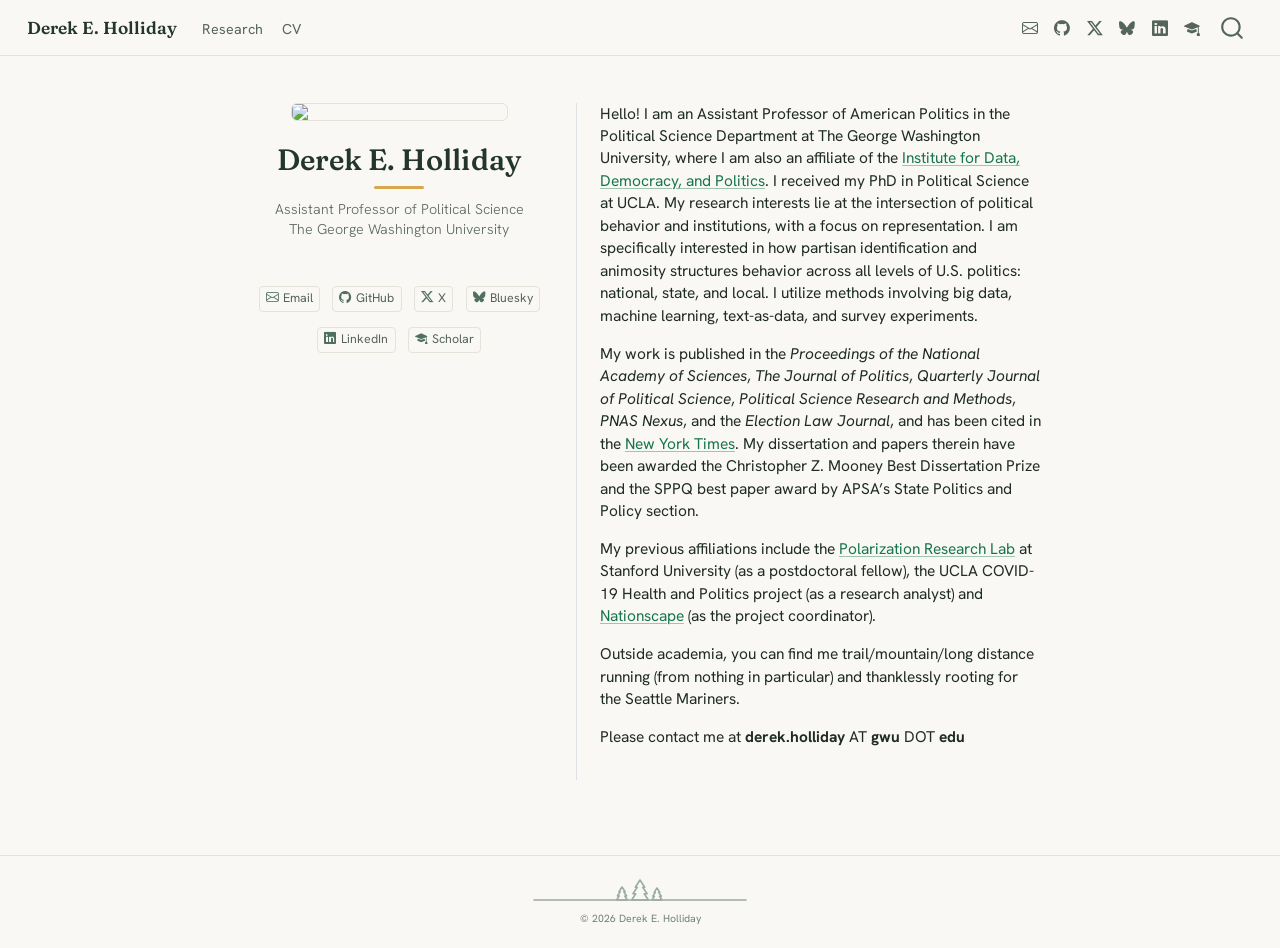
==== docs/index.html @ 832bb62a "Migrate site to Quarto with Holliday theme New Quarto website (docs/ output) replacing the R Markdow" ====
<!DOCTYPE html>
<html xmlns="http://www.w3.org/1999/xhtml" lang="en" xml:lang="en"><head>

<meta charset="utf-8">
<meta name="generator" content="quarto-1.9.38">

<meta name="viewport" content="width=device-width, initial-scale=1.0, user-scalable=yes">


<title>Derek E. Holliday</title>
<style>
/* Default styles provided by pandoc.
** See https://pandoc.org/MANUAL.html#variables-for-html for config info.
*/
code{white-space: pre-wrap;}
span.smallcaps{font-variant: small-caps;}
div.columns{display: flex; gap: min(4vw, 1.5em);}
div.column{flex: auto; overflow-x: auto;}
div.hanging-indent{margin-left: 1.5em; text-indent: -1.5em;}
ul.task-list{list-style: none;}
ul.task-list li input[type="checkbox"] {
  width: 0.8em;
  margin: 0 0.8em 0.2em -1em; /* quarto-specific, see https://github.com/quarto-dev/quarto-cli/issues/4556 */ 
  vertical-align: middle;
}
</style>


<script src="site_libs/quarto-nav/quarto-nav.js"></script>
<script src="site_libs/quarto-nav/headroom.min.js"></script>
<script src="site_libs/clipboard/clipboard.min.js"></script>
<script src="site_libs/quarto-search/autocomplete.umd.js"></script>
<script src="site_libs/quarto-search/fuse.min.js"></script>
<script src="site_libs/quarto-search/quarto-search.js"></script>
<meta name="quarto:offset" content="./">
<link href="./favicon.svg" rel="icon" type="image/svg+xml">
<script src="site_libs/quarto-html/quarto.js" type="module"></script>
<script src="site_libs/quarto-html/tabsets/tabsets.js" type="module"></script>
<script src="site_libs/quarto-html/popper.min.js"></script>
<script src="site_libs/quarto-html/tippy.umd.min.js"></script>
<link href="site_libs/quarto-html/tippy.css" rel="stylesheet">
<link href="site_libs/quarto-html/quarto-syntax-highlighting-949ceaa56ea364b0f0e87398b301f850.css" rel="stylesheet" id="quarto-text-highlighting-styles">
<script src="site_libs/bootstrap/bootstrap.min.js"></script>
<link href="site_libs/bootstrap/bootstrap-icons.css" rel="stylesheet">
<link href="site_libs/bootstrap/bootstrap-1cc21ec916b5dc9250f33e59a4467a45.min.css" rel="stylesheet" append-hash="true" id="quarto-bootstrap" data-mode="light">
<script id="quarto-search-options" type="application/json">{
  "location": "navbar",
  "copy-button": false,
  "collapse-after": 3,
  "panel-placement": "end",
  "type": "overlay",
  "limit": 50,
  "keyboard-shortcut": [
    "f",
    "/",
    "s"
  ],
  "show-item-context": false,
  "language": {
    "search-no-results-text": "No results",
    "search-matching-documents-text": "matching documents",
    "search-copy-link-title": "Copy link to search",
    "search-hide-matches-text": "Hide additional matches",
    "search-more-match-text": "more match in this document",
    "search-more-matches-text": "more matches in this document",
    "search-clear-button-title": "Clear",
    "search-text-placeholder": "",
    "search-detached-cancel-button-title": "Cancel",
    "search-submit-button-title": "Submit",
    "search-label": "Search"
  }
}</script>
<script async="" src="https://www.googletagmanager.com/gtag/js?id=G-FPCYV6SXD6"></script>

<script type="text/javascript">

window.dataLayer = window.dataLayer || [];
function gtag(){dataLayer.push(arguments);}
gtag('js', new Date());
gtag('config', 'G-FPCYV6SXD6', { 'anonymize_ip': true});
</script>
<style>html{ scroll-behavior: smooth; }</style>


</head>

<body class="nav-fixed fullcontent quarto-light">

<div id="quarto-search-results"></div>
  <header id="quarto-header" class="headroom fixed-top">
    <nav class="navbar navbar-expand-lg " data-bs-theme="dark">
      <div class="navbar-container container-fluid">
      <div class="navbar-brand-container mx-auto">
    <a class="navbar-brand" href="./index.html">
    <span class="navbar-title">Derek E. Holliday</span>
    </a>
  </div>
            <div id="quarto-search" class="" title="Search"></div>
          <button class="navbar-toggler" type="button" data-bs-toggle="collapse" data-bs-target="#navbarCollapse" aria-controls="navbarCollapse" role="menu" aria-expanded="false" aria-label="Toggle navigation" onclick="if (window.quartoToggleHeadroom) { window.quartoToggleHeadroom(); }">
  <span class="navbar-toggler-icon"></span>
</button>
          <div class="collapse navbar-collapse" id="navbarCollapse">
            <ul class="navbar-nav navbar-nav-scroll me-auto">
  <li class="nav-item">
    <a class="nav-link" href="./research.html"> 
<span class="menu-text">Research</span></a>
  </li>  
  <li class="nav-item">
    <a class="nav-link" href="./cv.html"> 
<span class="menu-text">CV</span></a>
  </li>  
</ul>
            <ul class="navbar-nav navbar-nav-scroll ms-auto">
  <li class="nav-item compact">
    <a class="nav-link" href="mailto:derek.holliday@gwu.edu"> <i class="bi bi-envelope" role="img" aria-label="Email">
</i> 
<span class="menu-text"></span></a>
  </li>  
  <li class="nav-item compact">
    <a class="nav-link" href="https://github.com/deholliday"> <i class="bi bi-github" role="img" aria-label="GitHub">
</i> 
<span class="menu-text"></span></a>
  </li>  
  <li class="nav-item compact">
    <a class="nav-link" href="https://twitter.com/d_e_holliday"> <i class="bi bi-twitter-x" role="img" aria-label="X">
</i> 
<span class="menu-text"></span></a>
  </li>  
  <li class="nav-item compact">
    <a class="nav-link" href="https://bsky.app/profile/derekholliday.com"> <i class="bi bi-bluesky" role="img" aria-label="Bluesky">
</i> 
<span class="menu-text"></span></a>
  </li>  
  <li class="nav-item compact">
    <a class="nav-link" href="https://www.linkedin.com/in/derekholliday"> <i class="bi bi-linkedin" role="img" aria-label="LinkedIn">
</i> 
<span class="menu-text"></span></a>
  </li>  
  <li class="nav-item compact">
    <a class="nav-link" href="https://scholar.google.com/citations?user=XGtWgEwAAAAJ&amp;hl=en"> <i class="bi bi-mortarboard-fill" role="img" aria-label="Google Scholar">
</i> 
<span class="menu-text"></span></a>
  </li>  
</ul>
          </div> <!-- /navcollapse -->
            <div class="quarto-navbar-tools">
</div>
      </div> <!-- /container-fluid -->
    </nav>
</header>
<!-- content -->
<div id="quarto-content" class="quarto-container page-columns page-rows-contents page-layout-article page-navbar">
<!-- sidebar -->
<!-- margin-sidebar -->
    
<!-- main -->
<div class="quarto-about-trestles">
  <div class="about-entity">
    <img src="images/DSC_4866.jpeg" class="about-image
  rounded " style="width: 14em;">
<header id="title-block-header" class="quarto-title-block default">
<div class="quarto-title">
<h1 class="title">Derek E. Holliday</h1>
<p class="subtitle lead">Assistant Professor of Political Science<br>The George Washington University</p>
</div>
<div class="quarto-title-meta">
  </div>
</header>
    <div class="about-links">
  <a href="mailto:derek.holliday@gwu.edu" class="about-link" rel="" target="">
    <i class="bi bi-envelope"></i>
     <span class="about-link-text">Email</span>
  </a>
  <a href="https://github.com/deholliday" class="about-link" rel="" target="">
    <i class="bi bi-github"></i>
     <span class="about-link-text">GitHub</span>
  </a>
  <a href="https://twitter.com/d_e_holliday" class="about-link" rel="" target="">
    <i class="bi bi-twitter-x"></i>
     <span class="about-link-text">X</span>
  </a>
  <a href="https://bsky.app/profile/derekholliday.com" class="about-link" rel="" target="">
    <i class="bi bi-bluesky"></i>
     <span class="about-link-text">Bluesky</span>
  </a>
  <a href="https://www.linkedin.com/in/derekholliday" class="about-link" rel="" target="">
    <i class="bi bi-linkedin"></i>
     <span class="about-link-text">LinkedIn</span>
  </a>
  <a href="https://scholar.google.com/citations?user=XGtWgEwAAAAJ&amp;hl=en" class="about-link" rel="" target="">
    <i class="bi bi-mortarboard-fill"></i>
     <span class="about-link-text">Scholar</span>
  </a>
</div>
  </div>
  <div class="about-contents"><main class="content" id="quarto-document-content">
<p>Hello! I am an Assistant Professor of American Politics in the Political Science Department at The George Washington University, where I am also an affiliate of the <a href="https://iddp.gwu.edu/">Institute for Data, Democracy, and Politics</a>. I received my PhD in Political Science at UCLA. My research interests lie at the intersection of political behavior and institutions, with a focus on representation. I am specifically interested in how partisan identification and animosity structures behavior across all levels of U.S. politics: national, state, and local. I utilize methods involving big data, machine learning, text-as-data, and survey experiments.</p>
<p>My work is published in the <em>Proceedings of the National Academy of Sciences</em>, <em>The Journal of Politics</em>, <em>Quarterly Journal of Political Science</em>, <em>Political Science Research and Methods</em>, <em>PNAS Nexus</em>, and the <em>Election Law Journal</em>, and has been cited in the <a href="https://www.nytimes.com/2023/09/24/us/politics/trump-prosecutions-threats-violence.html">New York Times</a>. My dissertation and papers therein have been awarded the Christopher Z. Mooney Best Dissertation Prize and the SPPQ best paper award by APSA’s State Politics and Policy section.</p>
<p>My previous affiliations include the <a href="https://polarizationresearchlab.org/">Polarization Research Lab</a> at Stanford University (as a postdoctoral fellow), the UCLA COVID-19 Health and Politics project (as a research analyst) and <a href="https://www.voterstudygroup.org/nationscape">Nationscape</a> (as the project coordinator).</p>
<p>Outside academia, you can find me trail/mountain/long distance running (from nothing in particular) and thanklessly rooting for the Seattle Mariners.</p>
<p>Please contact me at <strong>derek.holliday</strong> AT <strong>gwu</strong> DOT <strong>edu</strong></p>


</main></div>
</div>
 <!-- /main -->
<script id="quarto-html-after-body" type="application/javascript">
  window.document.addEventListener("DOMContentLoaded", function (event) {
    const isCodeAnnotation = (el) => {
      for (const clz of el.classList) {
        if (clz.startsWith('code-annotation-')) {                     
          return true;
        }
      }
      return false;
    }
    const onCopySuccess = function(e) {
      // button target
      const button = e.trigger;
      // don't keep focus
      button.blur();
      // flash "checked"
      button.classList.add('code-copy-button-checked');
      var currentTitle = button.getAttribute("title");
      button.setAttribute("title", "Copied!");
      let tooltip;
      if (window.bootstrap) {
        button.setAttribute("data-bs-toggle", "tooltip");
        button.setAttribute("data-bs-placement", "left");
        button.setAttribute("data-bs-title", "Copied!");
        tooltip = new bootstrap.Tooltip(button, 
          { trigger: "manual", 
            customClass: "code-copy-button-tooltip",
            offset: [0, -8]});
        tooltip.show();    
      }
      setTimeout(function() {
        if (tooltip) {
          tooltip.hide();
          button.removeAttribute("data-bs-title");
          button.removeAttribute("data-bs-toggle");
          button.removeAttribute("data-bs-placement");
        }
        button.setAttribute("title", currentTitle);
        button.classList.remove('code-copy-button-checked');
      }, 1000);
      // clear code selection
      e.clearSelection();
    }
    const getTextToCopy = function(trigger) {
      const outerScaffold = trigger.parentElement.cloneNode(true);
      const codeEl = outerScaffold.querySelector('code');
      for (const childEl of codeEl.children) {
        if (isCodeAnnotation(childEl)) {
          childEl.remove();
        }
      }
      return codeEl.innerText;
    }
    const clipboard = new window.ClipboardJS('.code-copy-button:not([data-in-quarto-modal])', {
      text: getTextToCopy
    });
    clipboard.on('success', onCopySuccess);
    if (window.document.getElementById('quarto-embedded-source-code-modal')) {
      const clipboardModal = new window.ClipboardJS('.code-copy-button[data-in-quarto-modal]', {
        text: getTextToCopy,
        container: window.document.getElementById('quarto-embedded-source-code-modal')
      });
      clipboardModal.on('success', onCopySuccess);
    }
      var localhostRegex = new RegExp(/^(?:http|https):\/\/localhost\:?[0-9]*\//);
      var mailtoRegex = new RegExp(/^mailto:/);
        var filterRegex = new RegExp("https:\/\/derekholliday\.com");
      var isInternal = (href) => {
          return filterRegex.test(href) || localhostRegex.test(href) || mailtoRegex.test(href);
      }
      // Inspect non-navigation links and adorn them if external
     var links = window.document.querySelectorAll('a[href]:not(.nav-link):not(.navbar-brand):not(.toc-action):not(.sidebar-link):not(.sidebar-item-toggle):not(.pagination-link):not(.no-external):not([aria-hidden]):not(.dropdown-item):not(.quarto-navigation-tool):not(.about-link)');
      for (var i=0; i<links.length; i++) {
        const link = links[i];
        if (!isInternal(link.href)) {
          // undo the damage that might have been done by quarto-nav.js in the case of
          // links that we want to consider external
          if (link.dataset.originalHref !== undefined) {
            link.href = link.dataset.originalHref;
          }
            // target, if specified
            link.setAttribute("target", "_blank");
            if (link.getAttribute("rel") === null) {
              link.setAttribute("rel", "noopener");
            }
        }
      }
    function tippyHover(el, contentFn, onTriggerFn, onUntriggerFn) {
      const config = {
        allowHTML: true,
        maxWidth: 500,
        delay: 100,
        arrow: false,
        appendTo: function(el) {
            return el.parentElement;
        },
        interactive: true,
        interactiveBorder: 10,
        theme: 'quarto',
        placement: 'bottom-start',
      };
      if (contentFn) {
        config.content = contentFn;
      }
      if (onTriggerFn) {
        config.onTrigger = onTriggerFn;
      }
      if (onUntriggerFn) {
        config.onUntrigger = onUntriggerFn;
      }
      window.tippy(el, config); 
    }
    const noterefs = window.document.querySelectorAll('a[role="doc-noteref"]');
    for (var i=0; i<noterefs.length; i++) {
      const ref = noterefs[i];
      tippyHover(ref, function() {
        // use id or data attribute instead here
        let href = ref.getAttribute('data-footnote-href') || ref.getAttribute('href');
        try { href = new URL(href).hash; } catch {}
        const id = href.replace(/^#\/?/, "");
        const note = window.document.getElementById(id);
        if (note) {
          return note.innerHTML;
        } else {
          return "";
        }
      });
    }
    const xrefs = window.document.querySelectorAll('a.quarto-xref');
    const processXRef = (id, note) => {
      // Strip column container classes
      const stripColumnClz = (el) => {
        el.classList.remove("page-full", "page-columns");
        if (el.children) {
          for (const child of el.children) {
            stripColumnClz(child);
          }
        }
      }
      stripColumnClz(note)
      if (id === null || id.startsWith('sec-')) {
        // Special case sections, only their first couple elements
        const container = document.createElement("div");
        if (note.children && note.children.length > 2) {
          container.appendChild(note.children[0].cloneNode(true));
          for (let i = 1; i < note.children.length; i++) {
            const child = note.children[i];
            if (child.tagName === "P" && child.innerText === "") {
              continue;
            } else {
              container.appendChild(child.cloneNode(true));
              break;
            }
          }
          if (window.Quarto?.typesetMath) {
            window.Quarto.typesetMath(container);
          }
          return container.innerHTML
        } else {
          if (window.Quarto?.typesetMath) {
            window.Quarto.typesetMath(note);
          }
          return note.innerHTML;
        }
      } else {
        // Remove any anchor links if they are present
        const anchorLink = note.querySelector('a.anchorjs-link');
        if (anchorLink) {
          anchorLink.remove();
        }
        if (window.Quarto?.typesetMath) {
          window.Quarto.typesetMath(note);
        }
        if (note.classList.contains("callout")) {
          return note.outerHTML;
        } else {
          return note.innerHTML;
        }
      }
    }
    for (var i=0; i<xrefs.length; i++) {
      const xref = xrefs[i];
      tippyHover(xref, undefined, function(instance) {
        instance.disable();
        let url = xref.getAttribute('href');
        let hash = undefined; 
        if (url.startsWith('#')) {
          hash = url;
        } else {
          try { hash = new URL(url).hash; } catch {}
        }
        if (hash) {
          const id = hash.replace(/^#\/?/, "");
          const note = window.document.getElementById(id);
          if (note !== null) {
            try {
              const html = processXRef(id, note.cloneNode(true));
              instance.setContent(html);
            } finally {
              instance.enable();
              instance.show();
            }
          } else {
            // See if we can fetch this
            fetch(url.split('#')[0])
            .then(res => res.text())
            .then(html => {
              const parser = new DOMParser();
              const htmlDoc = parser.parseFromString(html, "text/html");
              const note = htmlDoc.getElementById(id);
              if (note !== null) {
                const html = processXRef(id, note);
                instance.setContent(html);
              } 
            }).finally(() => {
              instance.enable();
              instance.show();
            });
          }
        } else {
          // See if we can fetch a full url (with no hash to target)
          // This is a special case and we should probably do some content thinning / targeting
          fetch(url)
          .then(res => res.text())
          .then(html => {
            const parser = new DOMParser();
            const htmlDoc = parser.parseFromString(html, "text/html");
            const note = htmlDoc.querySelector('main.content');
            if (note !== null) {
              // This should only happen for chapter cross references
              // (since there is no id in the URL)
              // remove the first header
              if (note.children.length > 0 && note.children[0].tagName === "HEADER") {
                note.children[0].remove();
              }
              const html = processXRef(null, note);
              instance.setContent(html);
            } 
          }).finally(() => {
            instance.enable();
            instance.show();
          });
        }
      }, function(instance) {
      });
    }
        let selectedAnnoteEl;
        const selectorForAnnotation = ( cell, annotation) => {
          let cellAttr = 'data-code-cell="' + cell + '"';
          let lineAttr = 'data-code-annotation="' +  annotation + '"';
          const selector = 'span[' + cellAttr + '][' + lineAttr + ']';
          return selector;
        }
        const selectCodeLines = (annoteEl) => {
          const doc = window.document;
          const targetCell = annoteEl.getAttribute("data-target-cell");
          const targetAnnotation = annoteEl.getAttribute("data-target-annotation");
          const annoteSpan = window.document.querySelector(selectorForAnnotation(targetCell, targetAnnotation));
          const lines = annoteSpan.getAttribute("data-code-lines").split(",");
          const lineIds = lines.map((line) => {
            return targetCell + "-" + line;
          })
          let top = null;
          let height = null;
          let parent = null;
          if (lineIds.length > 0) {
              //compute the position of the single el (top and bottom and make a div)
              const el = window.document.getElementById(lineIds[0]);
              top = el.offsetTop;
              height = el.offsetHeight;
              parent = el.parentElement.parentElement;
            if (lineIds.length > 1) {
              const lastEl = window.document.getElementById(lineIds[lineIds.length - 1]);
              const bottom = lastEl.offsetTop + lastEl.offsetHeight;
              height = bottom - top;
            }
            if (top !== null && height !== null && parent !== null) {
              // cook up a div (if necessary) and position it 
              let div = window.document.getElementById("code-annotation-line-highlight");
              if (div === null) {
                div = window.document.createElement("div");
                div.setAttribute("id", "code-annotation-line-highlight");
                div.style.position = 'absolute';
                parent.appendChild(div);
              }
              div.style.top = top - 2 + "px";
              div.style.height = height + 4 + "px";
              div.style.left = 0;
              let gutterDiv = window.document.getElementById("code-annotation-line-highlight-gutter");
              if (gutterDiv === null) {
                gutterDiv = window.document.createElement("div");
                gutterDiv.setAttribute("id", "code-annotation-line-highlight-gutter");
                gutterDiv.style.position = 'absolute';
                const codeCell = window.document.getElementById(targetCell);
                const gutter = codeCell.querySelector('.code-annotation-gutter');
                gutter.appendChild(gutterDiv);
              }
              gutterDiv.style.top = top - 2 + "px";
              gutterDiv.style.height = height + 4 + "px";
            }
            selectedAnnoteEl = annoteEl;
          }
        };
        const unselectCodeLines = () => {
          const elementsIds = ["code-annotation-line-highlight", "code-annotation-line-highlight-gutter"];
          elementsIds.forEach((elId) => {
            const div = window.document.getElementById(elId);
            if (div) {
              div.remove();
            }
          });
          selectedAnnoteEl = undefined;
        };
          // Handle positioning of the toggle
      window.addEventListener(
        "resize",
        throttle(() => {
          elRect = undefined;
          if (selectedAnnoteEl) {
            selectCodeLines(selectedAnnoteEl);
          }
        }, 10)
      );
      function throttle(fn, ms) {
      let throttle = false;
      let timer;
        return (...args) => {
          if(!throttle) { // first call gets through
              fn.apply(this, args);
              throttle = true;
          } else { // all the others get throttled
              if(timer) clearTimeout(timer); // cancel #2
              timer = setTimeout(() => {
                fn.apply(this, args);
                timer = throttle = false;
              }, ms);
          }
        };
      }
        // Attach click handler to the DT
        const annoteDls = window.document.querySelectorAll('dt[data-target-cell]');
        for (const annoteDlNode of annoteDls) {
          annoteDlNode.addEventListener('click', (event) => {
            const clickedEl = event.target;
            if (clickedEl !== selectedAnnoteEl) {
              unselectCodeLines();
              const activeEl = window.document.querySelector('dt[data-target-cell].code-annotation-active');
              if (activeEl) {
                activeEl.classList.remove('code-annotation-active');
              }
              selectCodeLines(clickedEl);
              clickedEl.classList.add('code-annotation-active');
            } else {
              // Unselect the line
              unselectCodeLines();
              clickedEl.classList.remove('code-annotation-active');
            }
          });
        }
    const findCites = (el) => {
      const parentEl = el.parentElement;
      if (parentEl) {
        const cites = parentEl.dataset.cites;
        if (cites) {
          return {
            el,
            cites: cites.split(' ')
          };
        } else {
          return findCites(el.parentElement)
        }
      } else {
        return undefined;
      }
    };
    var bibliorefs = window.document.querySelectorAll('a[role="doc-biblioref"]');
    for (var i=0; i<bibliorefs.length; i++) {
      const ref = bibliorefs[i];
      const citeInfo = findCites(ref);
      if (citeInfo) {
        tippyHover(citeInfo.el, function() {
          var popup = window.document.createElement('div');
          citeInfo.cites.forEach(function(cite) {
            var citeDiv = window.document.createElement('div');
            citeDiv.classList.add('hanging-indent');
            citeDiv.classList.add('csl-entry');
            var biblioDiv = window.document.getElementById('ref-' + cite);
            if (biblioDiv) {
              citeDiv.innerHTML = biblioDiv.innerHTML;
            }
            popup.appendChild(citeDiv);
          });
          return popup.innerHTML;
        });
      }
    }
  });
  </script>
</div> <!-- /content -->
<footer class="footer">
  <div class="nav-footer">
    <div class="nav-footer-left">
      &nbsp;
    </div>   
    <div class="nav-footer-center">
<div class="footer-treeline">
<svg xmlns="http://www.w3.org/2000/svg" viewbox="0 0 220 32" width="220" height="32" fill="none" stroke="currentColor" stroke-width="1.6" stroke-linecap="round" stroke-linejoin="round" role="img" aria-label="">
<path d="M4 27 H216"></path><path d="M110 7 L114.7 14.3 H112.7 L117.1 20.8 H114.3 L118.3 27 H101.7 L105.7 20.8 H102.9 L107.3 14.3 H105.3 Z"></path><path d="M92 14 L95.1 18.8 H93.8 L96.6 23 H94.8 L97.4 27 H86.6 L89.2 23 H87.4 L90.2 18.8 H88.9 Z"></path><path d="M127 15 L129.8 19.4 H128.6 L131.3 23.3 H129.6 L132 27 H122 L124.4 23.3 H122.7 L125.4 19.4 H124.2 Z"></path>
</svg>
</div>
<div class="footer-note">
© 2026 Derek E. Holliday
</div>
</div>
    <div class="nav-footer-right">
      &nbsp;
    </div>
  </div>
</footer>




<script src="site_libs/quarto-html/zenscroll-min.js"></script>
</body></html>
---- docs/site_libs/quarto-html/tippy.css ----
.tippy-box[data-animation=fade][data-state=hidden]{opacity:0}[data-tippy-root]{max-width:calc(100vw - 10px)}.tippy-box{position:relative;background-color:#333;color:#fff;border-radius:4px;font-size:14px;line-height:1.4;white-space:normal;outline:0;transition-property:transform,visibility,opacity}.tippy-box[data-placement^=top]>.tippy-arrow{bottom:0}.tippy-box[data-placement^=top]>.tippy-arrow:before{bottom:-7px;left:0;border-width:8px 8px 0;border-top-color:initial;transform-origin:center top}.tippy-box[data-placement^=bottom]>.tippy-arrow{top:0}.tippy-box[data-placement^=bottom]>.tippy-arrow:before{top:-7px;left:0;border-width:0 8px 8px;border-bottom-color:initial;transform-origin:center bottom}.tippy-box[data-placement^=left]>.tippy-arrow{right:0}.tippy-box[data-placement^=left]>.tippy-arrow:before{border-width:8px 0 8px 8px;border-left-color:initial;right:-7px;transform-origin:center left}.tippy-box[data-placement^=right]>.tippy-arrow{left:0}.tippy-box[data-placement^=right]>.tippy-arrow:before{left:-7px;border-width:8px 8px 8px 0;border-right-color:initial;transform-origin:center right}.tippy-box[data-inertia][data-state=visible]{transition-timing-function:cubic-bezier(.54,1.5,.38,1.11)}.tippy-arrow{width:16px;height:16px;color:#333}.tippy-arrow:before{content:"";position:absolute;border-color:transparent;border-style:solid}.tippy-content{position:relative;padding:5px 9px;z-index:1}
---- docs/site_libs/quarto-html/quarto-syntax-highlighting-949ceaa56ea364b0f0e87398b301f850.css ----
/* quarto syntax highlight colors */
:root {
  --quarto-hl-ot-color: #003B4F;
  --quarto-hl-at-color: #657422;
  --quarto-hl-ss-color: #20794D;
  --quarto-hl-an-color: #5E5E5E;
  --quarto-hl-fu-color: #4758AB;
  --quarto-hl-st-color: #20794D;
  --quarto-hl-cf-color: #003B4F;
  --quarto-hl-op-color: #5E5E5E;
  --quarto-hl-er-color: #AD0000;
  --quarto-hl-bn-color: #AD0000;
  --quarto-hl-al-color: #AD0000;
  --quarto-hl-va-color: #111111;
  --quarto-hl-bu-color: inherit;
  --quarto-hl-ex-color: inherit;
  --quarto-hl-pp-color: #AD0000;
  --quarto-hl-in-color: #5E5E5E;
  --quarto-hl-vs-color: #20794D;
  --quarto-hl-wa-color: #5E5E5E;
  --quarto-hl-do-color: #5E5E5E;
  --quarto-hl-im-color: #00769E;
  --quarto-hl-ch-color: #20794D;
  --quarto-hl-dt-color: #AD0000;
  --quarto-hl-fl-color: #AD0000;
  --quarto-hl-co-color: #5E5E5E;
  --quarto-hl-cv-color: #5E5E5E;
  --quarto-hl-cn-color: #8f5902;
  --quarto-hl-sc-color: #5E5E5E;
  --quarto-hl-dv-color: #AD0000;
  --quarto-hl-kw-color: #003B4F;
}

/* other quarto variables */
:root {
  --quarto-font-monospace: "JetBrains Mono", "SF Mono", Menlo, Consolas, monospace;
}

/* syntax highlight based on Pandoc's rules */
pre > code.sourceCode > span {
  color: #003B4F;
}

code.sourceCode > span {
  color: #003B4F;
}

div.sourceCode,
div.sourceCode pre.sourceCode {
  color: #003B4F;
}

/* Normal */
code span {
  color: #003B4F;
}

/* Alert */
code span.al {
  color: #AD0000;
  font-style: inherit;
}

/* Annotation */
code span.an {
  color: #5E5E5E;
  font-style: inherit;
}

/* Attribute */
code span.at {
  color: #657422;
  font-style: inherit;
}

/* BaseN */
code span.bn {
  color: #AD0000;
  font-style: inherit;
}

/* BuiltIn */
code span.bu {
  font-style: inherit;
}

/* ControlFlow */
code span.cf {
  color: #003B4F;
  font-weight: bold;
  font-style: inherit;
}

/* Char */
code span.ch {
  color: #20794D;
  font-style: inherit;
}

/* Constant */
code span.cn {
  color: #8f5902;
  font-style: inherit;
}

/* Comment */
code span.co {
  color: #5E5E5E;
  font-style: inherit;
}

/* CommentVar */
code span.cv {
  color: #5E5E5E;
  font-style: italic;
}

/* Documentation */
code span.do {
  color: #5E5E5E;
  font-style: italic;
}

/* DataType */
code span.dt {
  color: #AD0000;
  font-style: inherit;
}

/* DecVal */
code span.dv {
  color: #AD0000;
  font-style: inherit;
}

/* Error */
code span.er {
  color: #AD0000;
  font-style: inherit;
}

/* Extension */
code span.ex {
  font-style: inherit;
}

/* Float */
code span.fl {
  color: #AD0000;
  font-style: inherit;
}

/* Function */
code span.fu {
  color: #4758AB;
  font-style: inherit;
}

/* Import */
code span.im {
  color: #00769E;
  font-style: inherit;
}

/* Information */
code span.in {
  color: #5E5E5E;
  font-style: inherit;
}

/* Keyword */
code span.kw {
  color: #003B4F;
  font-weight: bold;
  font-style: inherit;
}

/* Operator */
code span.op {
  color: #5E5E5E;
  font-style: inherit;
}

/* Other */
code span.ot {
  color: #003B4F;
  font-style: inherit;
}

/* Preprocessor */
code span.pp {
  color: #AD0000;
  font-style: inherit;
}

/* SpecialChar */
code span.sc {
  color: #5E5E5E;
  font-style: inherit;
}

/* SpecialString */
code span.ss {
  color: #20794D;
  font-style: inherit;
}

/* String */
code span.st {
  color: #20794D;
  font-style: inherit;
}

/* Variable */
code span.va {
  color: #111111;
  font-style: inherit;
}

/* VerbatimString */
code span.vs {
  color: #20794D;
  font-style: inherit;
}

/* Warning */
code span.wa {
  color: #5E5E5E;
  font-style: italic;
}

.prevent-inlining {
  content: "</";
}

/*# sourceMappingURL=b6b92972a6b3a8107b41daaeafe300d7.css.map */
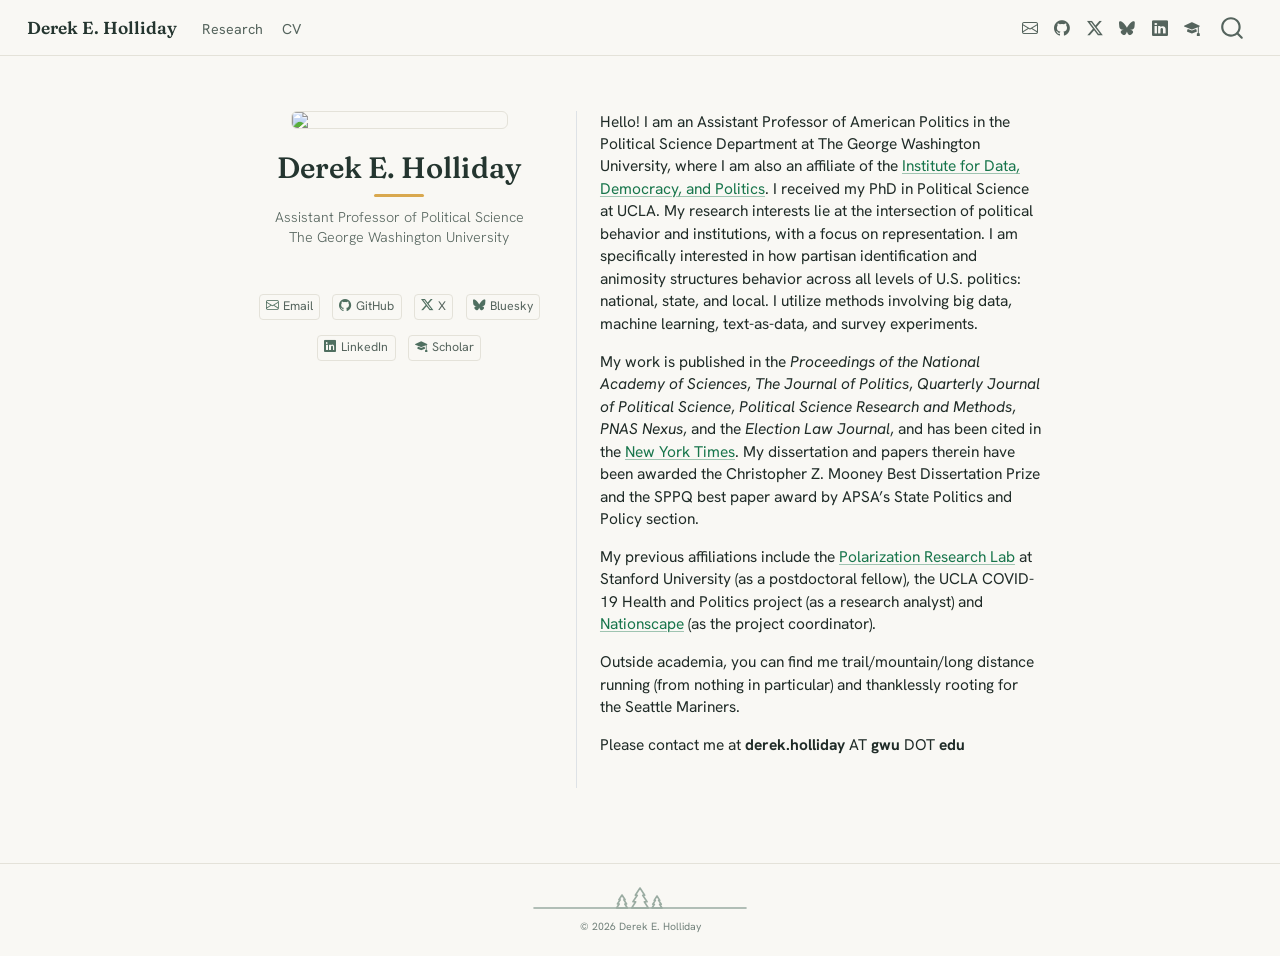
==== commit a25a92e5: "Move panel-data decomposition paper to Under Review Co-Authored-By: Claude Fable 5 <noreply@anthropi" ====
--- a/docs/index.html
+++ b/docs/index.html
@@ -2,7 +2,7 @@
 <html xmlns="http://www.w3.org/1999/xhtml" lang="en" xml:lang="en"><head>
 
 <meta charset="utf-8">
-<meta name="generator" content="quarto-1.9.38">
+<meta name="generator" content="quarto-1.10.18">
 
 <meta name="viewport" content="width=device-width, initial-scale=1.0, user-scalable=yes">
 
@@ -12,10 +12,13 @@
 /* Default styles provided by pandoc.
 ** See https://pandoc.org/MANUAL.html#variables-for-html for config info.
 */
-code{white-space: pre-wrap;}
 span.smallcaps{font-variant: small-caps;}
-div.columns{display: flex; gap: min(4vw, 1.5em);}
-div.column{flex: auto; overflow-x: auto;}
+div.columns{display: flex; gap: 1.5em;}
+div.column{flex: auto;}
+@media screen {
+div.columns{gap: min(4vw, 1.5em);}
+div.column{overflow-x: auto;}
+}
 div.hanging-indent{margin-left: 1.5em; text-indent: -1.5em;}
 ul.task-list{list-style: none;}
 ul.task-list li input[type="checkbox"] {
@@ -39,10 +42,10 @@
 <script src="site_libs/quarto-html/popper.min.js"></script>
 <script src="site_libs/quarto-html/tippy.umd.min.js"></script>
 <link href="site_libs/quarto-html/tippy.css" rel="stylesheet">
-<link href="site_libs/quarto-html/quarto-syntax-highlighting-949ceaa56ea364b0f0e87398b301f850.css" rel="stylesheet" id="quarto-text-highlighting-styles">
+<link href="site_libs/quarto-html/quarto-syntax-highlighting-bd3e91a58312c3d76bc91696a06d39dd.css" rel="stylesheet" id="quarto-text-highlighting-styles">
 <script src="site_libs/bootstrap/bootstrap.min.js"></script>
 <link href="site_libs/bootstrap/bootstrap-icons.css" rel="stylesheet">
-<link href="site_libs/bootstrap/bootstrap-1cc21ec916b5dc9250f33e59a4467a45.min.css" rel="stylesheet" append-hash="true" id="quarto-bootstrap" data-mode="light">
+<link href="site_libs/bootstrap/bootstrap-9c83c180024bc05f09788834cb8d8191.min.css" rel="stylesheet" append-hash="true" id="quarto-bootstrap" data-mode="light">
 <script id="quarto-search-options" type="application/json">{
   "location": "navbar",
   "copy-button": false,
--- a/docs/site_libs/quarto-html/quarto-syntax-highlighting-bd3e91a58312c3d76bc91696a06d39dd.css
+++ b/docs/site_libs/quarto-html/quarto-syntax-highlighting-bd3e91a58312c3d76bc91696a06d39dd.css
@@ -0,0 +1,236 @@
+/* quarto syntax highlight colors */
+:root {
+  --quarto-hl-ot-color: #003B4F;
+  --quarto-hl-at-color: #657422;
+  --quarto-hl-ss-color: #20794D;
+  --quarto-hl-an-color: #5E5E5E;
+  --quarto-hl-fu-color: #4758AB;
+  --quarto-hl-st-color: #20794D;
+  --quarto-hl-cf-color: #003B4F;
+  --quarto-hl-op-color: #5E5E5E;
+  --quarto-hl-er-color: #AD0000;
+  --quarto-hl-bn-color: #AD0000;
+  --quarto-hl-al-color: #AD0000;
+  --quarto-hl-va-color: #111111;
+  --quarto-hl-bu-color: inherit;
+  --quarto-hl-ex-color: inherit;
+  --quarto-hl-pp-color: #AD0000;
+  --quarto-hl-in-color: #5E5E5E;
+  --quarto-hl-vs-color: #20794D;
+  --quarto-hl-wa-color: #5E5E5E;
+  --quarto-hl-do-color: #5E5E5E;
+  --quarto-hl-im-color: #00769E;
+  --quarto-hl-ch-color: #20794D;
+  --quarto-hl-dt-color: #AD0000;
+  --quarto-hl-fl-color: #AD0000;
+  --quarto-hl-co-color: #5E5E5E;
+  --quarto-hl-cv-color: #5E5E5E;
+  --quarto-hl-cn-color: #8f5902;
+  --quarto-hl-sc-color: #5E5E5E;
+  --quarto-hl-dv-color: #AD0000;
+  --quarto-hl-kw-color: #003B4F;
+}
+
+/* other quarto variables */
+:root {
+  --quarto-font-monospace: "JetBrains Mono", "SF Mono", Menlo, Consolas, monospace;
+}
+
+/* syntax highlight based on Pandoc's rules */
+pre > code.sourceCode > span {
+  color: #003B4F;
+}
+
+code.sourceCode > span {
+  color: #003B4F;
+}
+
+div.sourceCode,
+div.sourceCode pre.sourceCode {
+  color: #003B4F;
+}
+
+/* Normal */
+code span {
+  color: #003B4F;
+}
+
+/* Alert */
+code span.al {
+  color: #AD0000;
+  font-style: inherit;
+}
+
+/* Annotation */
+code span.an {
+  color: #5E5E5E;
+  font-style: inherit;
+}
+
+/* Attribute */
+code span.at {
+  color: #657422;
+  font-style: inherit;
+}
+
+/* BaseN */
+code span.bn {
+  color: #AD0000;
+  font-style: inherit;
+}
+
+/* BuiltIn */
+code span.bu {
+  font-style: inherit;
+}
+
+/* ControlFlow */
+code span.cf {
+  color: #003B4F;
+  font-weight: bold;
+  font-style: inherit;
+}
+
+/* Char */
+code span.ch {
+  color: #20794D;
+  font-style: inherit;
+}
+
+/* Constant */
+code span.cn {
+  color: #8f5902;
+  font-style: inherit;
+}
+
+/* Comment */
+code span.co {
+  color: #5E5E5E;
+  font-style: inherit;
+}
+
+/* CommentVar */
+code span.cv {
+  color: #5E5E5E;
+  font-style: italic;
+}
+
+/* Documentation */
+code span.do {
+  color: #5E5E5E;
+  font-style: italic;
+}
+
+/* DataType */
+code span.dt {
+  color: #AD0000;
+  font-style: inherit;
+}
+
+/* DecVal */
+code span.dv {
+  color: #AD0000;
+  font-style: inherit;
+}
+
+/* Error */
+code span.er {
+  color: #AD0000;
+  font-style: inherit;
+}
+
+/* Extension */
+code span.ex {
+  font-style: inherit;
+}
+
+/* Float */
+code span.fl {
+  color: #AD0000;
+  font-style: inherit;
+}
+
+/* Function */
+code span.fu {
+  color: #4758AB;
+  font-style: inherit;
+}
+
+/* Import */
+code span.im {
+  color: #00769E;
+  font-style: inherit;
+}
+
+/* Information */
+code span.in {
+  color: #5E5E5E;
+  font-style: inherit;
+}
+
+/* Keyword */
+code span.kw {
+  color: #003B4F;
+  font-weight: bold;
+  font-style: inherit;
+}
+
+/* Operator */
+code span.op {
+  color: #5E5E5E;
+  font-style: inherit;
+}
+
+/* Other */
+code span.ot {
+  color: #003B4F;
+  font-style: inherit;
+}
+
+/* Preprocessor */
+code span.pp {
+  color: #AD0000;
+  font-style: inherit;
+}
+
+/* SpecialChar */
+code span.sc {
+  color: #5E5E5E;
+  font-style: inherit;
+}
+
+/* SpecialString */
+code span.ss {
+  color: #20794D;
+  font-style: inherit;
+}
+
+/* String */
+code span.st {
+  color: #20794D;
+  font-style: inherit;
+}
+
+/* Variable */
+code span.va {
+  color: #111111;
+  font-style: inherit;
+}
+
+/* VerbatimString */
+code span.vs {
+  color: #20794D;
+  font-style: inherit;
+}
+
+/* Warning */
+code span.wa {
+  color: #5E5E5E;
+  font-style: italic;
+}
+
+.prevent-inlining {
+  content: "</";
+}
+
+/*# sourceMappingURL=de8c070907b998ab970d628898b16ed3.css.map */
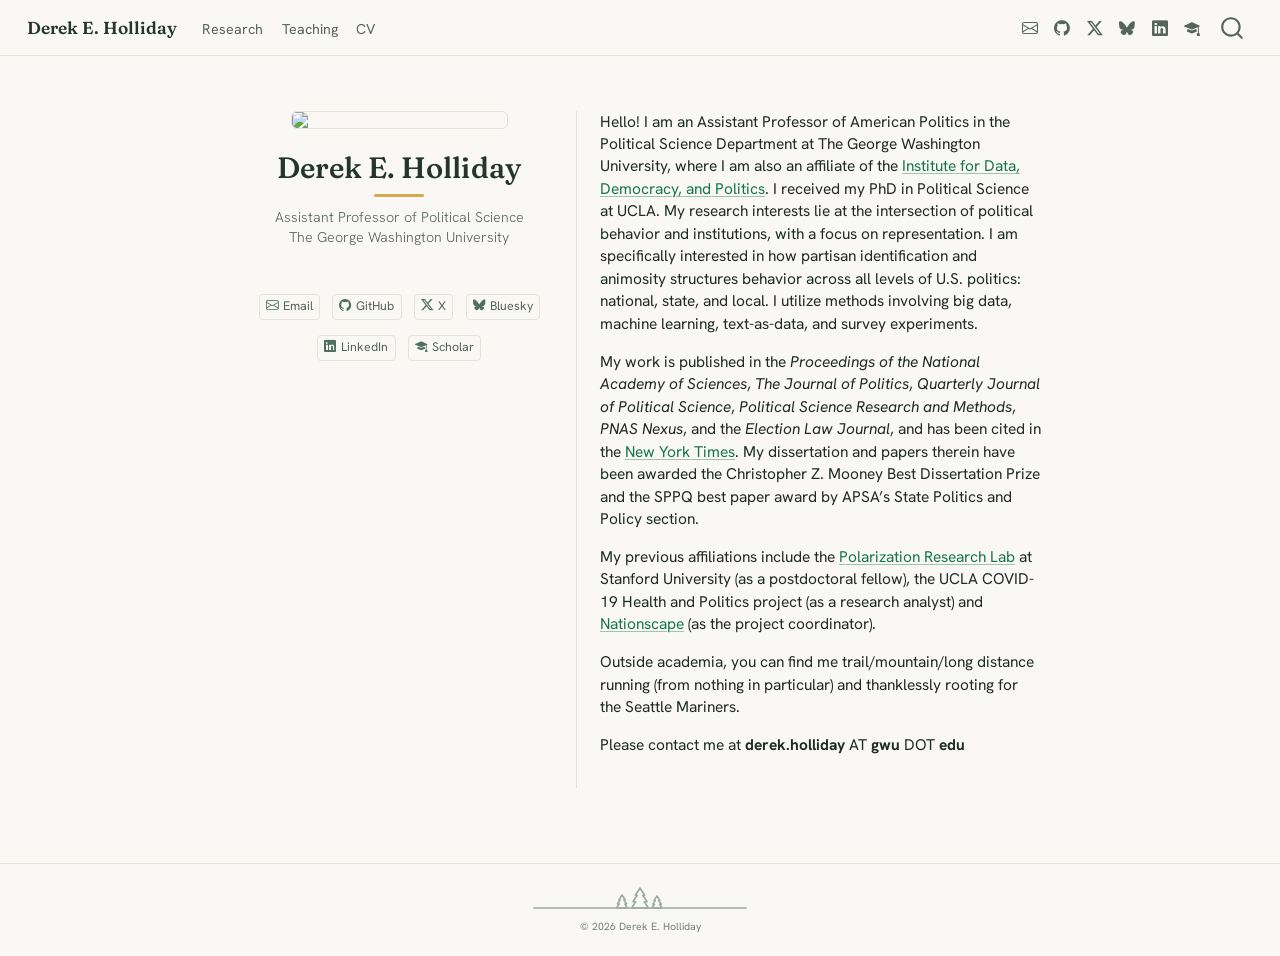
==== commit 827cd94b: "Add Teaching page with course accordions and Typst-rendered syllabi - New Teaching navbar tab with p" ====
--- a/docs/index.html
+++ b/docs/index.html
@@ -45,7 +45,7 @@
 <link href="site_libs/quarto-html/quarto-syntax-highlighting-bd3e91a58312c3d76bc91696a06d39dd.css" rel="stylesheet" id="quarto-text-highlighting-styles">
 <script src="site_libs/bootstrap/bootstrap.min.js"></script>
 <link href="site_libs/bootstrap/bootstrap-icons.css" rel="stylesheet">
-<link href="site_libs/bootstrap/bootstrap-9c83c180024bc05f09788834cb8d8191.min.css" rel="stylesheet" append-hash="true" id="quarto-bootstrap" data-mode="light">
+<link href="site_libs/bootstrap/bootstrap-be5030c0af6355ff2843800ee09f3ece.min.css" rel="stylesheet" append-hash="true" id="quarto-bootstrap" data-mode="light">
 <script id="quarto-search-options" type="application/json">{
   "location": "navbar",
   "copy-button": false,
@@ -107,6 +107,10 @@
   <li class="nav-item">
     <a class="nav-link" href="./research.html"> 
 <span class="menu-text">Research</span></a>
+  </li>  
+  <li class="nav-item">
+    <a class="nav-link" href="./teaching.html"> 
+<span class="menu-text">Teaching</span></a>
   </li>  
   <li class="nav-item">
     <a class="nav-link" href="./cv.html"> 
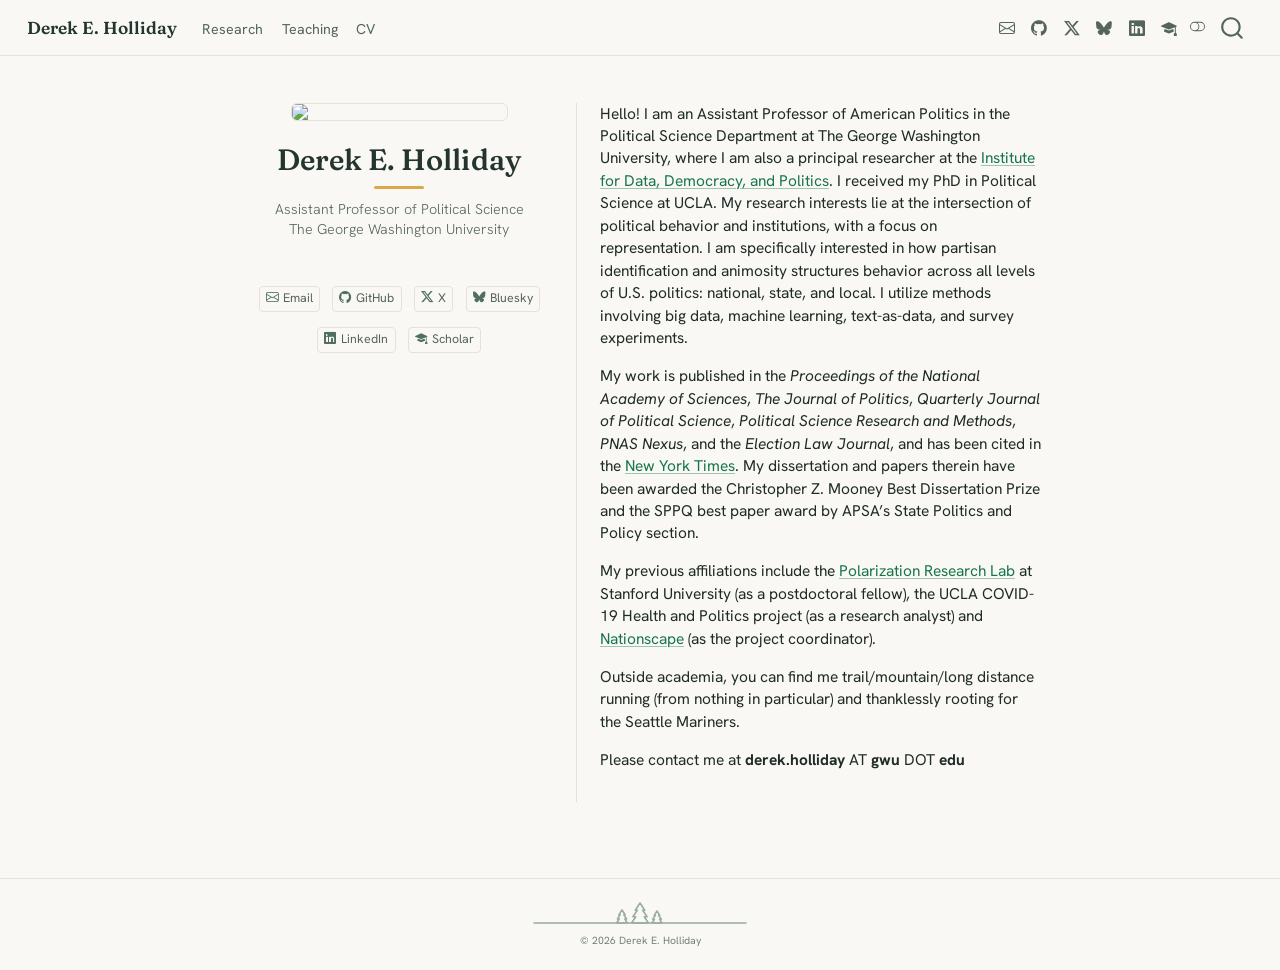
==== commit 85ec5195: "Add dark mode, refresh citations, and update titles/roles - Add user-toggleable dark mode: night var" ====
--- a/docs/index.html
+++ b/docs/index.html
@@ -2,7 +2,7 @@
 <html xmlns="http://www.w3.org/1999/xhtml" lang="en" xml:lang="en"><head>
 
 <meta charset="utf-8">
-<meta name="generator" content="quarto-1.10.18">
+<meta name="generator" content="quarto-1.9.38">
 
 <meta name="viewport" content="width=device-width, initial-scale=1.0, user-scalable=yes">
 
@@ -12,13 +12,10 @@
 /* Default styles provided by pandoc.
 ** See https://pandoc.org/MANUAL.html#variables-for-html for config info.
 */
+code{white-space: pre-wrap;}
 span.smallcaps{font-variant: small-caps;}
-div.columns{display: flex; gap: 1.5em;}
-div.column{flex: auto;}
-@media screen {
-div.columns{gap: min(4vw, 1.5em);}
-div.column{overflow-x: auto;}
-}
+div.columns{display: flex; gap: min(4vw, 1.5em);}
+div.column{flex: auto; overflow-x: auto;}
 div.hanging-indent{margin-left: 1.5em; text-indent: -1.5em;}
 ul.task-list{list-style: none;}
 ul.task-list li input[type="checkbox"] {
@@ -42,10 +39,14 @@
 <script src="site_libs/quarto-html/popper.min.js"></script>
 <script src="site_libs/quarto-html/tippy.umd.min.js"></script>
 <link href="site_libs/quarto-html/tippy.css" rel="stylesheet">
-<link href="site_libs/quarto-html/quarto-syntax-highlighting-bd3e91a58312c3d76bc91696a06d39dd.css" rel="stylesheet" id="quarto-text-highlighting-styles">
+<link href="site_libs/quarto-html/quarto-syntax-highlighting-949ceaa56ea364b0f0e87398b301f850.css" rel="stylesheet" class="quarto-color-scheme" id="quarto-text-highlighting-styles">
+<link href="site_libs/quarto-html/quarto-syntax-highlighting-dark-6af6b1ed15c77f19e211377a8beffc89.css" rel="stylesheet" class="quarto-color-scheme quarto-color-alternate" id="quarto-text-highlighting-styles">
+<link href="site_libs/quarto-html/quarto-syntax-highlighting-949ceaa56ea364b0f0e87398b301f850.css" rel="stylesheet" class="quarto-color-scheme-extra" id="quarto-text-highlighting-styles">
 <script src="site_libs/bootstrap/bootstrap.min.js"></script>
 <link href="site_libs/bootstrap/bootstrap-icons.css" rel="stylesheet">
-<link href="site_libs/bootstrap/bootstrap-be5030c0af6355ff2843800ee09f3ece.min.css" rel="stylesheet" append-hash="true" id="quarto-bootstrap" data-mode="light">
+<link href="site_libs/bootstrap/bootstrap-d007226b759aca880dafeb8ca54d2632.min.css" rel="stylesheet" append-hash="true" class="quarto-color-scheme" id="quarto-bootstrap" data-mode="light">
+<link href="site_libs/bootstrap/bootstrap-dark-9f5583b36d2c5a30e21f99920b183048.min.css" rel="stylesheet" append-hash="true" class="quarto-color-scheme quarto-color-alternate" id="quarto-bootstrap" data-mode="dark">
+<link href="site_libs/bootstrap/bootstrap-d007226b759aca880dafeb8ca54d2632.min.css" rel="stylesheet" append-hash="true" class="quarto-color-scheme-extra" id="quarto-bootstrap" data-mode="light">
 <script id="quarto-search-options" type="application/json">{
   "location": "navbar",
   "copy-button": false,
@@ -87,7 +88,178 @@
 
 </head>
 
-<body class="nav-fixed fullcontent quarto-light">
+<body class="nav-fixed fullcontent quarto-light"><script id="quarto-html-before-body" type="application/javascript">
+    const toggleBodyColorMode = (bsSheetEl) => {
+      const mode = bsSheetEl.getAttribute("data-mode");
+      const bodyEl = window.document.querySelector("body");
+      if (mode === "dark") {
+        bodyEl.classList.add("quarto-dark");
+        bodyEl.classList.remove("quarto-light");
+      } else {
+        bodyEl.classList.add("quarto-light");
+        bodyEl.classList.remove("quarto-dark");
+      }
+    }
+    const toggleBodyColorPrimary = () => {
+      const bsSheetEl = window.document.querySelector("link#quarto-bootstrap:not([rel=disabled-stylesheet])");
+      if (bsSheetEl) {
+        toggleBodyColorMode(bsSheetEl);
+      }
+    }
+    const setColorSchemeToggle = (alternate) => {
+      const toggles = window.document.querySelectorAll('.quarto-color-scheme-toggle');
+      for (let i=0; i < toggles.length; i++) {
+        const toggle = toggles[i];
+        if (toggle) {
+          if (alternate) {
+            toggle.classList.add("alternate");
+          } else {
+            toggle.classList.remove("alternate");
+          }
+        }
+      }
+    };
+    const toggleColorMode = (alternate) => {
+      // Switch the stylesheets
+      const primaryStylesheets = window.document.querySelectorAll('link.quarto-color-scheme:not(.quarto-color-alternate)');
+      const alternateStylesheets = window.document.querySelectorAll('link.quarto-color-scheme.quarto-color-alternate');
+      manageTransitions('#quarto-margin-sidebar .nav-link', false);
+      if (alternate) {
+        // note: dark is layered on light, we don't disable primary!
+        enableStylesheet(alternateStylesheets);
+        for (const sheetNode of alternateStylesheets) {
+          if (sheetNode.id === "quarto-bootstrap") {
+            toggleBodyColorMode(sheetNode);
+          }
+        }
+      } else {
+        disableStylesheet(alternateStylesheets);
+        enableStylesheet(primaryStylesheets)
+        toggleBodyColorPrimary();
+      }
+      manageTransitions('#quarto-margin-sidebar .nav-link', true);
+      // Switch the toggles
+      setColorSchemeToggle(alternate)
+      // Hack to workaround the fact that safari doesn't
+      // properly recolor the scrollbar when toggling (#1455)
+      if (navigator.userAgent.indexOf('Safari') > 0 && navigator.userAgent.indexOf('Chrome') == -1) {
+        manageTransitions("body", false);
+        window.scrollTo(0, 1);
+        setTimeout(() => {
+          window.scrollTo(0, 0);
+          manageTransitions("body", true);
+        }, 40);
+      }
+    }
+    const disableStylesheet = (stylesheets) => {
+      for (let i=0; i < stylesheets.length; i++) {
+        const stylesheet = stylesheets[i];
+        stylesheet.rel = 'disabled-stylesheet';
+      }
+    }
+    const enableStylesheet = (stylesheets) => {
+      for (let i=0; i < stylesheets.length; i++) {
+        const stylesheet = stylesheets[i];
+        if(stylesheet.rel !== 'stylesheet') { // for Chrome, which will still FOUC without this check
+          stylesheet.rel = 'stylesheet';
+        }
+      }
+    }
+    const manageTransitions = (selector, allowTransitions) => {
+      const els = window.document.querySelectorAll(selector);
+      for (let i=0; i < els.length; i++) {
+        const el = els[i];
+        if (allowTransitions) {
+          el.classList.remove('notransition');
+        } else {
+          el.classList.add('notransition');
+        }
+      }
+    }
+    const isFileUrl = () => {
+      return window.location.protocol === 'file:';
+    }
+    const hasAlternateSentinel = () => {
+      let styleSentinel = getColorSchemeSentinel();
+      if (styleSentinel !== null) {
+        return styleSentinel === "alternate";
+      } else {
+        return false;
+      }
+    }
+    const setStyleSentinel = (alternate) => {
+      const value = alternate ? "alternate" : "default";
+      if (!isFileUrl()) {
+        window.localStorage.setItem("quarto-color-scheme", value);
+      } else {
+        localAlternateSentinel = value;
+      }
+    }
+    const getColorSchemeSentinel = () => {
+      if (!isFileUrl()) {
+        const storageValue = window.localStorage.getItem("quarto-color-scheme");
+        return storageValue != null ? storageValue : localAlternateSentinel;
+      } else {
+        return localAlternateSentinel;
+      }
+    }
+    const toggleGiscusIfUsed = (isAlternate, darkModeDefault) => {
+      const baseTheme = document.querySelector('#giscus-base-theme')?.value ?? 'light';
+      const alternateTheme = document.querySelector('#giscus-alt-theme')?.value ?? 'dark';
+      let newTheme = '';
+      if(authorPrefersDark) {
+        newTheme = isAlternate ? baseTheme : alternateTheme;
+      } else {
+        newTheme = isAlternate ? alternateTheme : baseTheme;
+      }
+      const changeGiscusTheme = () => {
+        // From: https://github.com/giscus/giscus/issues/336
+        const sendMessage = (message) => {
+          const iframe = document.querySelector('iframe.giscus-frame');
+          if (!iframe) return;
+          iframe.contentWindow.postMessage({ giscus: message }, 'https://giscus.app');
+        }
+        sendMessage({
+          setConfig: {
+            theme: newTheme
+          }
+        });
+      }
+      const isGiscussLoaded = window.document.querySelector('iframe.giscus-frame') !== null;
+      if (isGiscussLoaded) {
+        changeGiscusTheme();
+      }
+    };
+    const authorPrefersDark = false;
+    const queryPrefersDark = window.matchMedia('(prefers-color-scheme: dark)');
+    const darkModeDefault = queryPrefersDark.matches;
+      document.querySelector('link#quarto-text-highlighting-styles.quarto-color-scheme-extra').rel = 'disabled-stylesheet';
+      document.querySelector('link#quarto-bootstrap.quarto-color-scheme-extra').rel = 'disabled-stylesheet';
+    let localAlternateSentinel = darkModeDefault ? 'alternate' : 'default';
+    // Dark / light mode switch
+    window.quartoToggleColorScheme = () => {
+      // Read the current dark / light value
+      let toAlternate = !hasAlternateSentinel();
+      toggleColorMode(toAlternate);
+      setStyleSentinel(toAlternate);
+      toggleGiscusIfUsed(toAlternate, darkModeDefault);
+      window.dispatchEvent(new Event('resize'));
+    };
+    queryPrefersDark.addEventListener("change", e => {
+      if(window.localStorage.getItem("quarto-color-scheme") !== null)
+        return;
+      const alternate = e.matches
+      toggleColorMode(alternate);
+      localAlternateSentinel = e.matches ? 'alternate' : 'default'; // this is used alongside local storage!
+      toggleGiscusIfUsed(alternate, darkModeDefault);
+    });
+    // Switch to dark mode if need be
+    if (hasAlternateSentinel()) {
+      toggleColorMode(true);
+    } else {
+      toggleColorMode(false);
+    }
+  </script>
 
 <div id="quarto-search-results"></div>
   <header id="quarto-header" class="headroom fixed-top">
@@ -151,6 +323,7 @@
 </ul>
           </div> <!-- /navcollapse -->
             <div class="quarto-navbar-tools">
+  <a href="" class="quarto-color-scheme-toggle quarto-navigation-tool  px-1" onclick="window.quartoToggleColorScheme(); return false;" title="Toggle dark mode"><i class="bi"></i></a>
 </div>
       </div> <!-- /container-fluid -->
     </nav>
@@ -201,7 +374,8 @@
 </div>
   </div>
   <div class="about-contents"><main class="content" id="quarto-document-content">
-<p>Hello! I am an Assistant Professor of American Politics in the Political Science Department at The George Washington University, where I am also an affiliate of the <a href="https://iddp.gwu.edu/">Institute for Data, Democracy, and Politics</a>. I received my PhD in Political Science at UCLA. My research interests lie at the intersection of political behavior and institutions, with a focus on representation. I am specifically interested in how partisan identification and animosity structures behavior across all levels of U.S. politics: national, state, and local. I utilize methods involving big data, machine learning, text-as-data, and survey experiments.</p>
+
+<p>Hello! I am an Assistant Professor of American Politics in the Political Science Department at The George Washington University, where I am also a principal researcher at the <a href="https://iddp.gwu.edu/">Institute for Data, Democracy, and Politics</a>. I received my PhD in Political Science at UCLA. My research interests lie at the intersection of political behavior and institutions, with a focus on representation. I am specifically interested in how partisan identification and animosity structures behavior across all levels of U.S. politics: national, state, and local. I utilize methods involving big data, machine learning, text-as-data, and survey experiments.</p>
 <p>My work is published in the <em>Proceedings of the National Academy of Sciences</em>, <em>The Journal of Politics</em>, <em>Quarterly Journal of Political Science</em>, <em>Political Science Research and Methods</em>, <em>PNAS Nexus</em>, and the <em>Election Law Journal</em>, and has been cited in the <a href="https://www.nytimes.com/2023/09/24/us/politics/trump-prosecutions-threats-violence.html">New York Times</a>. My dissertation and papers therein have been awarded the Christopher Z. Mooney Best Dissertation Prize and the SPPQ best paper award by APSA’s State Politics and Policy section.</p>
 <p>My previous affiliations include the <a href="https://polarizationresearchlab.org/">Polarization Research Lab</a> at Stanford University (as a postdoctoral fellow), the UCLA COVID-19 Health and Politics project (as a research analyst) and <a href="https://www.voterstudygroup.org/nationscape">Nationscape</a> (as the project coordinator).</p>
 <p>Outside academia, you can find me trail/mountain/long distance running (from nothing in particular) and thanklessly rooting for the Seattle Mariners.</p>
@@ -211,8 +385,44 @@
 </main></div>
 </div>
  <!-- /main -->
+<script>
+// Crossfade the light/dark swap: briefly arm color transitions (see the
+// html.theme-fading rules in holliday-site.scss) whenever the theme changes.
+(function () {
+  var t;
+  function fade() {
+    var root = document.documentElement;
+    root.classList.add("theme-fading");
+    clearTimeout(t);
+    t = setTimeout(function () { root.classList.remove("theme-fading"); }, 500);
+  }
+  // runs in the capture phase so the class is on before Quarto swaps stylesheets
+  document.addEventListener("click", function (e) {
+    if (e.target.closest && e.target.closest(".quarto-color-scheme-toggle")) fade();
+  }, true);
+  // also fade when the OS scheme flips under respect-user-color-scheme
+  if (window.matchMedia) {
+    try {
+      window.matchMedia("(prefers-color-scheme: dark)").addEventListener("change", fade);
+    } catch (err) { /* older Safari: no fade on OS flips, toggle still fades */ }
+  }
+})();
+</script>
 <script id="quarto-html-after-body" type="application/javascript">
   window.document.addEventListener("DOMContentLoaded", function (event) {
+    // Ensure there is a toggle, if there isn't float one in the top right
+    if (window.document.querySelector('.quarto-color-scheme-toggle') === null) {
+      const a = window.document.createElement('a');
+      a.classList.add('top-right');
+      a.classList.add('quarto-color-scheme-toggle');
+      a.href = "";
+      a.onclick = function() { try { window.quartoToggleColorScheme(); } catch {} return false; };
+      const i = window.document.createElement("i");
+      i.classList.add('bi');
+      a.appendChild(i);
+      window.document.body.appendChild(a);
+    }
+    setColorSchemeToggle(hasAlternateSentinel())
     const isCodeAnnotation = (el) => {
       for (const clz of el.classList) {
         if (clz.startsWith('code-annotation-')) {                     
--- a/docs/site_libs/quarto-html/quarto-syntax-highlighting-949ceaa56ea364b0f0e87398b301f850.css
+++ b/docs/site_libs/quarto-html/quarto-syntax-highlighting-949ceaa56ea364b0f0e87398b301f850.css
@@ -0,0 +1,236 @@
+/* quarto syntax highlight colors */
+:root {
+  --quarto-hl-ot-color: #003B4F;
+  --quarto-hl-at-color: #657422;
+  --quarto-hl-ss-color: #20794D;
+  --quarto-hl-an-color: #5E5E5E;
+  --quarto-hl-fu-color: #4758AB;
+  --quarto-hl-st-color: #20794D;
+  --quarto-hl-cf-color: #003B4F;
+  --quarto-hl-op-color: #5E5E5E;
+  --quarto-hl-er-color: #AD0000;
+  --quarto-hl-bn-color: #AD0000;
+  --quarto-hl-al-color: #AD0000;
+  --quarto-hl-va-color: #111111;
+  --quarto-hl-bu-color: inherit;
+  --quarto-hl-ex-color: inherit;
+  --quarto-hl-pp-color: #AD0000;
+  --quarto-hl-in-color: #5E5E5E;
+  --quarto-hl-vs-color: #20794D;
+  --quarto-hl-wa-color: #5E5E5E;
+  --quarto-hl-do-color: #5E5E5E;
+  --quarto-hl-im-color: #00769E;
+  --quarto-hl-ch-color: #20794D;
+  --quarto-hl-dt-color: #AD0000;
+  --quarto-hl-fl-color: #AD0000;
+  --quarto-hl-co-color: #5E5E5E;
+  --quarto-hl-cv-color: #5E5E5E;
+  --quarto-hl-cn-color: #8f5902;
+  --quarto-hl-sc-color: #5E5E5E;
+  --quarto-hl-dv-color: #AD0000;
+  --quarto-hl-kw-color: #003B4F;
+}
+
+/* other quarto variables */
+:root {
+  --quarto-font-monospace: "JetBrains Mono", "SF Mono", Menlo, Consolas, monospace;
+}
+
+/* syntax highlight based on Pandoc's rules */
+pre > code.sourceCode > span {
+  color: #003B4F;
+}
+
+code.sourceCode > span {
+  color: #003B4F;
+}
+
+div.sourceCode,
+div.sourceCode pre.sourceCode {
+  color: #003B4F;
+}
+
+/* Normal */
+code span {
+  color: #003B4F;
+}
+
+/* Alert */
+code span.al {
+  color: #AD0000;
+  font-style: inherit;
+}
+
+/* Annotation */
+code span.an {
+  color: #5E5E5E;
+  font-style: inherit;
+}
+
+/* Attribute */
+code span.at {
+  color: #657422;
+  font-style: inherit;
+}
+
+/* BaseN */
+code span.bn {
+  color: #AD0000;
+  font-style: inherit;
+}
+
+/* BuiltIn */
+code span.bu {
+  font-style: inherit;
+}
+
+/* ControlFlow */
+code span.cf {
+  color: #003B4F;
+  font-weight: bold;
+  font-style: inherit;
+}
+
+/* Char */
+code span.ch {
+  color: #20794D;
+  font-style: inherit;
+}
+
+/* Constant */
+code span.cn {
+  color: #8f5902;
+  font-style: inherit;
+}
+
+/* Comment */
+code span.co {
+  color: #5E5E5E;
+  font-style: inherit;
+}
+
+/* CommentVar */
+code span.cv {
+  color: #5E5E5E;
+  font-style: italic;
+}
+
+/* Documentation */
+code span.do {
+  color: #5E5E5E;
+  font-style: italic;
+}
+
+/* DataType */
+code span.dt {
+  color: #AD0000;
+  font-style: inherit;
+}
+
+/* DecVal */
+code span.dv {
+  color: #AD0000;
+  font-style: inherit;
+}
+
+/* Error */
+code span.er {
+  color: #AD0000;
+  font-style: inherit;
+}
+
+/* Extension */
+code span.ex {
+  font-style: inherit;
+}
+
+/* Float */
+code span.fl {
+  color: #AD0000;
+  font-style: inherit;
+}
+
+/* Function */
+code span.fu {
+  color: #4758AB;
+  font-style: inherit;
+}
+
+/* Import */
+code span.im {
+  color: #00769E;
+  font-style: inherit;
+}
+
+/* Information */
+code span.in {
+  color: #5E5E5E;
+  font-style: inherit;
+}
+
+/* Keyword */
+code span.kw {
+  color: #003B4F;
+  font-weight: bold;
+  font-style: inherit;
+}
+
+/* Operator */
+code span.op {
+  color: #5E5E5E;
+  font-style: inherit;
+}
+
+/* Other */
+code span.ot {
+  color: #003B4F;
+  font-style: inherit;
+}
+
+/* Preprocessor */
+code span.pp {
+  color: #AD0000;
+  font-style: inherit;
+}
+
+/* SpecialChar */
+code span.sc {
+  color: #5E5E5E;
+  font-style: inherit;
+}
+
+/* SpecialString */
+code span.ss {
+  color: #20794D;
+  font-style: inherit;
+}
+
+/* String */
+code span.st {
+  color: #20794D;
+  font-style: inherit;
+}
+
+/* Variable */
+code span.va {
+  color: #111111;
+  font-style: inherit;
+}
+
+/* VerbatimString */
+code span.vs {
+  color: #20794D;
+  font-style: inherit;
+}
+
+/* Warning */
+code span.wa {
+  color: #5E5E5E;
+  font-style: italic;
+}
+
+.prevent-inlining {
+  content: "</";
+}
+
+/*# sourceMappingURL=b6b92972a6b3a8107b41daaeafe300d7.css.map */
--- a/docs/site_libs/quarto-html/quarto-syntax-highlighting-dark-6af6b1ed15c77f19e211377a8beffc89.css
+++ b/docs/site_libs/quarto-html/quarto-syntax-highlighting-dark-6af6b1ed15c77f19e211377a8beffc89.css
@@ -0,0 +1,219 @@
+/* quarto syntax highlight colors */
+:root {
+  --quarto-hl-al-color: #f07178;
+  --quarto-hl-an-color: #d4d0ab;
+  --quarto-hl-at-color: #00e0e0;
+  --quarto-hl-bn-color: #d4d0ab;
+  --quarto-hl-bu-color: #abe338;
+  --quarto-hl-ch-color: #abe338;
+  --quarto-hl-co-color: #f8f8f2;
+  --quarto-hl-cv-color: #ffd700;
+  --quarto-hl-cn-color: #ffd700;
+  --quarto-hl-cf-color: #ffa07a;
+  --quarto-hl-dt-color: #ffa07a;
+  --quarto-hl-dv-color: #d4d0ab;
+  --quarto-hl-do-color: #f8f8f2;
+  --quarto-hl-er-color: #f07178;
+  --quarto-hl-ex-color: #00e0e0;
+  --quarto-hl-fl-color: #d4d0ab;
+  --quarto-hl-fu-color: #ffa07a;
+  --quarto-hl-im-color: #abe338;
+  --quarto-hl-in-color: #d4d0ab;
+  --quarto-hl-kw-color: #ffa07a;
+  --quarto-hl-op-color: #ffa07a;
+  --quarto-hl-ot-color: #00e0e0;
+  --quarto-hl-pp-color: #dcc6e0;
+  --quarto-hl-re-color: #00e0e0;
+  --quarto-hl-sc-color: #abe338;
+  --quarto-hl-ss-color: #abe338;
+  --quarto-hl-st-color: #abe338;
+  --quarto-hl-va-color: #00e0e0;
+  --quarto-hl-vs-color: #abe338;
+  --quarto-hl-wa-color: #dcc6e0;
+}
+
+/* other quarto variables */
+:root {
+  --quarto-font-monospace: "JetBrains Mono", "SF Mono", Menlo, Consolas, monospace;
+}
+
+/* syntax highlight based on Pandoc's rules */
+pre > code.sourceCode > span {
+  color: #f8f8f2;
+}
+
+code.sourceCode > span {
+  color: #f8f8f2;
+}
+
+div.sourceCode,
+div.sourceCode pre.sourceCode {
+  color: #f8f8f2;
+}
+
+/* Normal */
+code span {
+  color: #f8f8f2;
+}
+
+/* Alert */
+code span.al {
+  color: #f07178;
+}
+
+/* Annotation */
+code span.an {
+  color: #d4d0ab;
+}
+
+/* Attribute */
+code span.at {
+  color: #00e0e0;
+}
+
+/* BaseN */
+code span.bn {
+  color: #d4d0ab;
+}
+
+/* BuiltIn */
+code span.bu {
+  color: #abe338;
+}
+
+/* ControlFlow */
+code span.cf {
+  font-weight: bold;
+  color: #ffa07a;
+}
+
+/* Char */
+code span.ch {
+  color: #abe338;
+}
+
+/* Constant */
+code span.cn {
+  color: #ffd700;
+}
+
+/* Comment */
+code span.co {
+  font-style: italic;
+  color: #f8f8f2;
+}
+
+/* CommentVar */
+code span.cv {
+  color: #ffd700;
+}
+
+/* Documentation */
+code span.do {
+  color: #f8f8f2;
+}
+
+/* DataType */
+code span.dt {
+  color: #ffa07a;
+}
+
+/* DecVal */
+code span.dv {
+  color: #d4d0ab;
+}
+
+/* Error */
+code span.er {
+  color: #f07178;
+  text-decoration: underline;
+}
+
+/* Extension */
+code span.ex {
+  font-weight: bold;
+  color: #00e0e0;
+}
+
+/* Float */
+code span.fl {
+  color: #d4d0ab;
+}
+
+/* Function */
+code span.fu {
+  color: #ffa07a;
+}
+
+/* Import */
+code span.im {
+  color: #abe338;
+}
+
+/* Information */
+code span.in {
+  color: #d4d0ab;
+}
+
+/* Keyword */
+code span.kw {
+  font-weight: bold;
+  color: #ffa07a;
+}
+
+/* Operator */
+code span.op {
+  color: #ffa07a;
+}
+
+/* Other */
+code span.ot {
+  color: #00e0e0;
+}
+
+/* Preprocessor */
+code span.pp {
+  color: #dcc6e0;
+}
+
+/* RegionMarker */
+code span.re {
+  background-color: #f8f8f2;
+  color: #00e0e0;
+}
+
+/* SpecialChar */
+code span.sc {
+  color: #abe338;
+}
+
+/* SpecialString */
+code span.ss {
+  color: #abe338;
+}
+
+/* String */
+code span.st {
+  color: #abe338;
+}
+
+/* Variable */
+code span.va {
+  color: #00e0e0;
+}
+
+/* VerbatimString */
+code span.vs {
+  color: #abe338;
+}
+
+/* Warning */
+code span.wa {
+  color: #dcc6e0;
+}
+
+.prevent-inlining {
+  content: "</";
+}
+
+/*# sourceMappingURL=842d55ee5c4c6fb591babafb44c6ae56.css.map */
--- a/docs/site_libs/quarto-html/quarto-syntax-highlighting-949ceaa56ea364b0f0e87398b301f850.css
+++ b/docs/site_libs/quarto-html/quarto-syntax-highlighting-949ceaa56ea364b0f0e87398b301f850.css
@@ -0,0 +1,236 @@
+/* quarto syntax highlight colors */
+:root {
+  --quarto-hl-ot-color: #003B4F;
+  --quarto-hl-at-color: #657422;
+  --quarto-hl-ss-color: #20794D;
+  --quarto-hl-an-color: #5E5E5E;
+  --quarto-hl-fu-color: #4758AB;
+  --quarto-hl-st-color: #20794D;
+  --quarto-hl-cf-color: #003B4F;
+  --quarto-hl-op-color: #5E5E5E;
+  --quarto-hl-er-color: #AD0000;
+  --quarto-hl-bn-color: #AD0000;
+  --quarto-hl-al-color: #AD0000;
+  --quarto-hl-va-color: #111111;
+  --quarto-hl-bu-color: inherit;
+  --quarto-hl-ex-color: inherit;
+  --quarto-hl-pp-color: #AD0000;
+  --quarto-hl-in-color: #5E5E5E;
+  --quarto-hl-vs-color: #20794D;
+  --quarto-hl-wa-color: #5E5E5E;
+  --quarto-hl-do-color: #5E5E5E;
+  --quarto-hl-im-color: #00769E;
+  --quarto-hl-ch-color: #20794D;
+  --quarto-hl-dt-color: #AD0000;
+  --quarto-hl-fl-color: #AD0000;
+  --quarto-hl-co-color: #5E5E5E;
+  --quarto-hl-cv-color: #5E5E5E;
+  --quarto-hl-cn-color: #8f5902;
+  --quarto-hl-sc-color: #5E5E5E;
+  --quarto-hl-dv-color: #AD0000;
+  --quarto-hl-kw-color: #003B4F;
+}
+
+/* other quarto variables */
+:root {
+  --quarto-font-monospace: "JetBrains Mono", "SF Mono", Menlo, Consolas, monospace;
+}
+
+/* syntax highlight based on Pandoc's rules */
+pre > code.sourceCode > span {
+  color: #003B4F;
+}
+
+code.sourceCode > span {
+  color: #003B4F;
+}
+
+div.sourceCode,
+div.sourceCode pre.sourceCode {
+  color: #003B4F;
+}
+
+/* Normal */
+code span {
+  color: #003B4F;
+}
+
+/* Alert */
+code span.al {
+  color: #AD0000;
+  font-style: inherit;
+}
+
+/* Annotation */
+code span.an {
+  color: #5E5E5E;
+  font-style: inherit;
+}
+
+/* Attribute */
+code span.at {
+  color: #657422;
+  font-style: inherit;
+}
+
+/* BaseN */
+code span.bn {
+  color: #AD0000;
+  font-style: inherit;
+}
+
+/* BuiltIn */
+code span.bu {
+  font-style: inherit;
+}
+
+/* ControlFlow */
+code span.cf {
+  color: #003B4F;
+  font-weight: bold;
+  font-style: inherit;
+}
+
+/* Char */
+code span.ch {
+  color: #20794D;
+  font-style: inherit;
+}
+
+/* Constant */
+code span.cn {
+  color: #8f5902;
+  font-style: inherit;
+}
+
+/* Comment */
+code span.co {
+  color: #5E5E5E;
+  font-style: inherit;
+}
+
+/* CommentVar */
+code span.cv {
+  color: #5E5E5E;
+  font-style: italic;
+}
+
+/* Documentation */
+code span.do {
+  color: #5E5E5E;
+  font-style: italic;
+}
+
+/* DataType */
+code span.dt {
+  color: #AD0000;
+  font-style: inherit;
+}
+
+/* DecVal */
+code span.dv {
+  color: #AD0000;
+  font-style: inherit;
+}
+
+/* Error */
+code span.er {
+  color: #AD0000;
+  font-style: inherit;
+}
+
+/* Extension */
+code span.ex {
+  font-style: inherit;
+}
+
+/* Float */
+code span.fl {
+  color: #AD0000;
+  font-style: inherit;
+}
+
+/* Function */
+code span.fu {
+  color: #4758AB;
+  font-style: inherit;
+}
+
+/* Import */
+code span.im {
+  color: #00769E;
+  font-style: inherit;
+}
+
+/* Information */
+code span.in {
+  color: #5E5E5E;
+  font-style: inherit;
+}
+
+/* Keyword */
+code span.kw {
+  color: #003B4F;
+  font-weight: bold;
+  font-style: inherit;
+}
+
+/* Operator */
+code span.op {
+  color: #5E5E5E;
+  font-style: inherit;
+}
+
+/* Other */
+code span.ot {
+  color: #003B4F;
+  font-style: inherit;
+}
+
+/* Preprocessor */
+code span.pp {
+  color: #AD0000;
+  font-style: inherit;
+}
+
+/* SpecialChar */
+code span.sc {
+  color: #5E5E5E;
+  font-style: inherit;
+}
+
+/* SpecialString */
+code span.ss {
+  color: #20794D;
+  font-style: inherit;
+}
+
+/* String */
+code span.st {
+  color: #20794D;
+  font-style: inherit;
+}
+
+/* Variable */
+code span.va {
+  color: #111111;
+  font-style: inherit;
+}
+
+/* VerbatimString */
+code span.vs {
+  color: #20794D;
+  font-style: inherit;
+}
+
+/* Warning */
+code span.wa {
+  color: #5E5E5E;
+  font-style: italic;
+}
+
+.prevent-inlining {
+  content: "</";
+}
+
+/*# sourceMappingURL=b6b92972a6b3a8107b41daaeafe300d7.css.map */
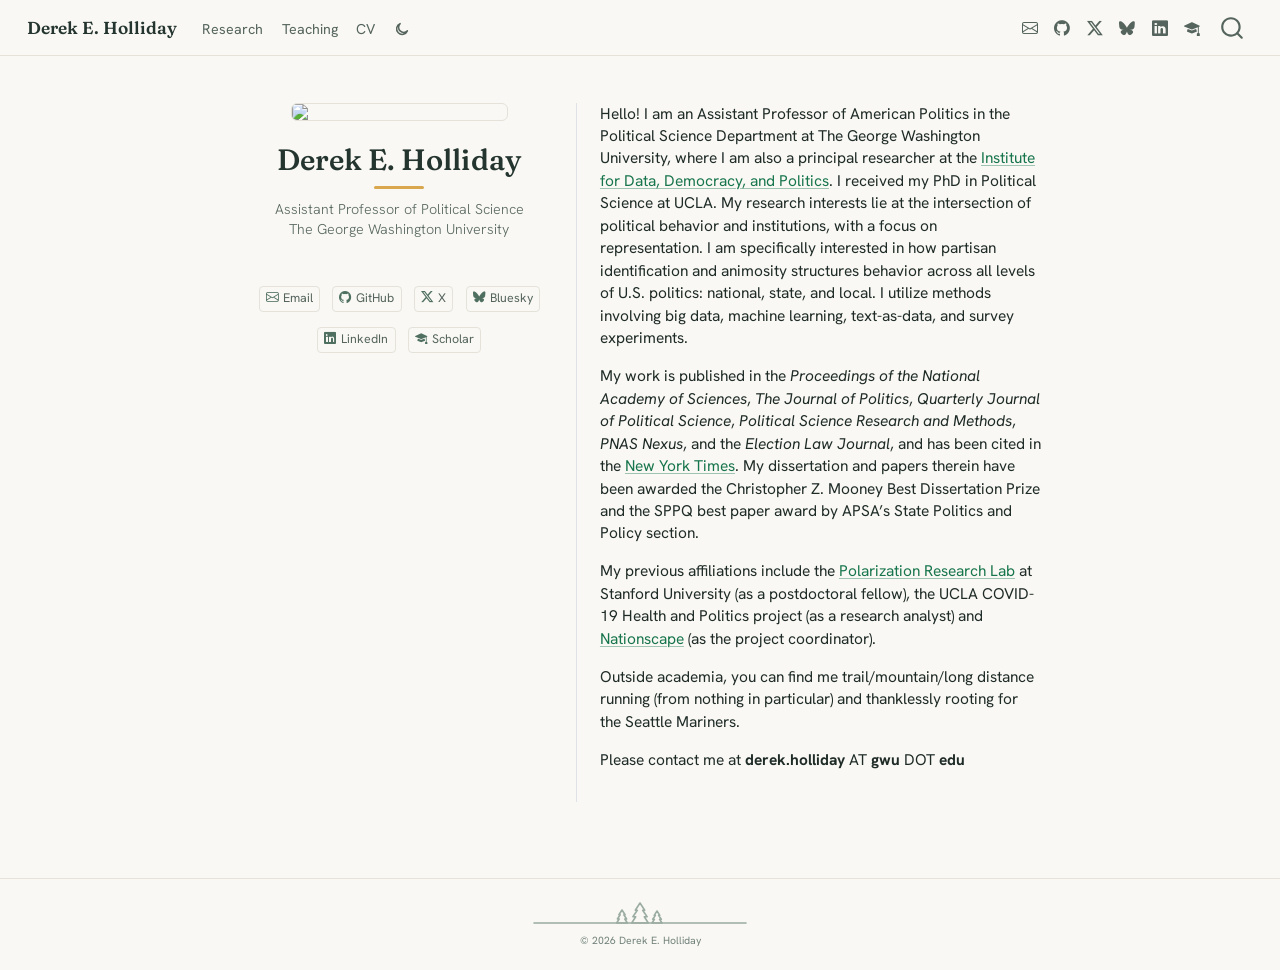
==== commit a388e089: "Refine light/dark toggle and collapsed-menu layout - Replace stock toggle glyph with hand-drawn moon" ====
--- a/docs/index.html
+++ b/docs/index.html
@@ -44,9 +44,9 @@
 <link href="site_libs/quarto-html/quarto-syntax-highlighting-949ceaa56ea364b0f0e87398b301f850.css" rel="stylesheet" class="quarto-color-scheme-extra" id="quarto-text-highlighting-styles">
 <script src="site_libs/bootstrap/bootstrap.min.js"></script>
 <link href="site_libs/bootstrap/bootstrap-icons.css" rel="stylesheet">
-<link href="site_libs/bootstrap/bootstrap-d007226b759aca880dafeb8ca54d2632.min.css" rel="stylesheet" append-hash="true" class="quarto-color-scheme" id="quarto-bootstrap" data-mode="light">
-<link href="site_libs/bootstrap/bootstrap-dark-9f5583b36d2c5a30e21f99920b183048.min.css" rel="stylesheet" append-hash="true" class="quarto-color-scheme quarto-color-alternate" id="quarto-bootstrap" data-mode="dark">
-<link href="site_libs/bootstrap/bootstrap-d007226b759aca880dafeb8ca54d2632.min.css" rel="stylesheet" append-hash="true" class="quarto-color-scheme-extra" id="quarto-bootstrap" data-mode="light">
+<link href="site_libs/bootstrap/bootstrap-f4daa3d62e4de1dcaf8e4707128598a7.min.css" rel="stylesheet" append-hash="true" class="quarto-color-scheme" id="quarto-bootstrap" data-mode="light">
+<link href="site_libs/bootstrap/bootstrap-dark-e9c4ab0e0d95620f1d4ba98bd53c8af4.min.css" rel="stylesheet" append-hash="true" class="quarto-color-scheme quarto-color-alternate" id="quarto-bootstrap" data-mode="dark">
+<link href="site_libs/bootstrap/bootstrap-f4daa3d62e4de1dcaf8e4707128598a7.min.css" rel="stylesheet" append-hash="true" class="quarto-color-scheme-extra" id="quarto-bootstrap" data-mode="light">
 <script id="quarto-search-options" type="application/json">{
   "location": "navbar",
   "copy-button": false,
@@ -386,8 +386,9 @@
 </div>
  <!-- /main -->
 <script>
-// Crossfade the light/dark swap: briefly arm color transitions (see the
-// html.theme-fading rules in holliday-site.scss) whenever the theme changes.
+// Navbar behaviors: responsive placement of the light/dark toggle, its
+// tooltip, the crossfade on theme swap, and the External Profiles subheader
+// in the collapsed menu. Companion styles live in holliday-site.scss.
 (function () {
   var t;
   function fade() {
@@ -396,9 +397,20 @@
     clearTimeout(t);
     t = setTimeout(function () { root.classList.remove("theme-fading"); }, 500);
   }
+  function label() {
+    var el = document.querySelector(".quarto-color-scheme-toggle");
+    if (!el) return;
+    var name = el.classList.contains("alternate")
+      ? "Switch to light mode" : "Switch to dark mode";
+    el.setAttribute("title", name);
+    el.setAttribute("aria-label", name);
+  }
   // runs in the capture phase so the class is on before Quarto swaps stylesheets
   document.addEventListener("click", function (e) {
-    if (e.target.closest && e.target.closest(".quarto-color-scheme-toggle")) fade();
+    if (e.target.closest && e.target.closest(".quarto-color-scheme-toggle")) {
+      fade();
+      setTimeout(label, 50); // after Quarto flips the .alternate class
+    }
   }, true);
   // also fade when the OS scheme flips under respect-user-color-scheme
   if (window.matchMedia) {
@@ -406,6 +418,42 @@
       window.matchMedia("(prefers-color-scheme: dark)").addEventListener("change", fade);
     } catch (err) { /* older Safari: no fade on OS flips, toggle still fades */ }
   }
+
+  // toggle placement: beside the nav links on wide screens; back in the
+  // always-visible tools slot (next to search) when the navbar collapses
+  var tools = document.querySelector(".navbar .quarto-navbar-tools");
+  var toggle = tools && tools.querySelector(".quarto-color-scheme-toggle");
+  var leftNav = document.querySelector(".navbar #navbarCollapse .navbar-nav.me-auto");
+  var wide = window.matchMedia("(min-width: 992px)");
+  var li = null;
+  function placeToggle() {
+    if (!toggle || !leftNav) return;
+    if (wide.matches) {
+      if (!li) {
+        li = document.createElement("li");
+        li.className = "nav-item nav-item-theme-toggle";
+      }
+      li.appendChild(toggle);
+      leftNav.appendChild(li);
+    } else {
+      tools.appendChild(toggle);
+      if (li && li.parentNode) li.parentNode.removeChild(li);
+    }
+  }
+  placeToggle();
+  try { wide.addEventListener("change", placeToggle); }
+  catch (err) { window.addEventListener("resize", placeToggle); }
+
+  // collapsed menu: caption the social-icon row (hidden on wide screens)
+  var rightNav = document.querySelector(".navbar #navbarCollapse .navbar-nav.ms-auto");
+  if (rightNav) {
+    var header = document.createElement("li");
+    header.className = "nav-item profiles-header d-lg-none";
+    header.textContent = "External Profiles";
+    rightNav.insertBefore(header, rightNav.firstChild);
+  }
+
+  label();
 })();
 </script>
 <script id="quarto-html-after-body" type="application/javascript">
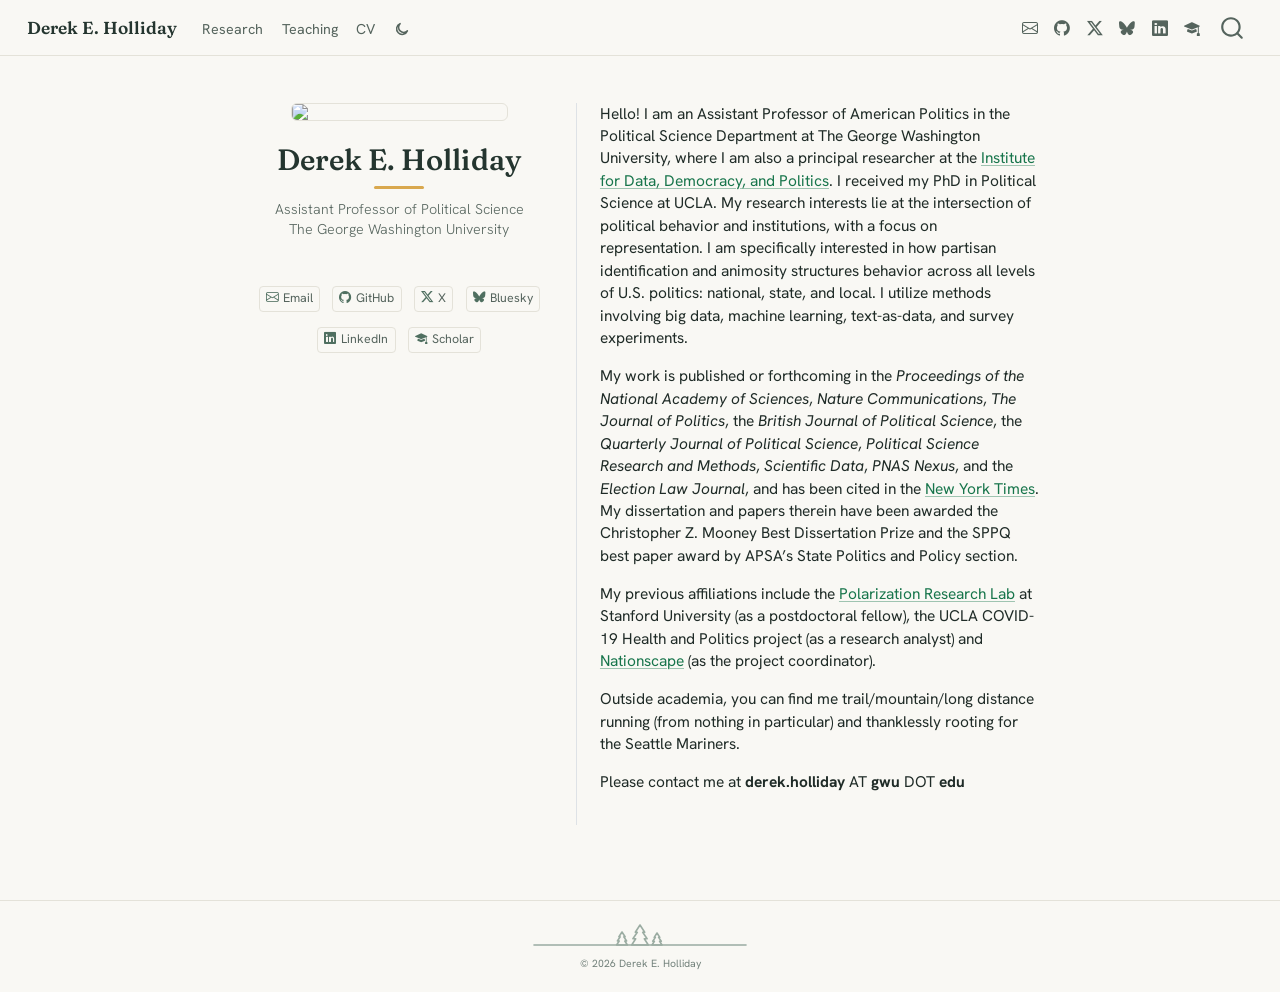
==== commit d4b0a696: "List all published and forthcoming journals on landing page Added Nature Communications, British Jou" ====
--- a/docs/index.html
+++ b/docs/index.html
@@ -45,7 +45,7 @@
 <script src="site_libs/bootstrap/bootstrap.min.js"></script>
 <link href="site_libs/bootstrap/bootstrap-icons.css" rel="stylesheet">
 <link href="site_libs/bootstrap/bootstrap-f4daa3d62e4de1dcaf8e4707128598a7.min.css" rel="stylesheet" append-hash="true" class="quarto-color-scheme" id="quarto-bootstrap" data-mode="light">
-<link href="site_libs/bootstrap/bootstrap-dark-e9c4ab0e0d95620f1d4ba98bd53c8af4.min.css" rel="stylesheet" append-hash="true" class="quarto-color-scheme quarto-color-alternate" id="quarto-bootstrap" data-mode="dark">
+<link href="site_libs/bootstrap/bootstrap-dark-1b757f4082988d50af8f5d664a171cd3.min.css" rel="stylesheet" append-hash="true" class="quarto-color-scheme quarto-color-alternate" id="quarto-bootstrap" data-mode="dark">
 <link href="site_libs/bootstrap/bootstrap-f4daa3d62e4de1dcaf8e4707128598a7.min.css" rel="stylesheet" append-hash="true" class="quarto-color-scheme-extra" id="quarto-bootstrap" data-mode="light">
 <script id="quarto-search-options" type="application/json">{
   "location": "navbar",
@@ -376,7 +376,7 @@
   <div class="about-contents"><main class="content" id="quarto-document-content">
 
 <p>Hello! I am an Assistant Professor of American Politics in the Political Science Department at The George Washington University, where I am also a principal researcher at the <a href="https://iddp.gwu.edu/">Institute for Data, Democracy, and Politics</a>. I received my PhD in Political Science at UCLA. My research interests lie at the intersection of political behavior and institutions, with a focus on representation. I am specifically interested in how partisan identification and animosity structures behavior across all levels of U.S. politics: national, state, and local. I utilize methods involving big data, machine learning, text-as-data, and survey experiments.</p>
-<p>My work is published in the <em>Proceedings of the National Academy of Sciences</em>, <em>The Journal of Politics</em>, <em>Quarterly Journal of Political Science</em>, <em>Political Science Research and Methods</em>, <em>PNAS Nexus</em>, and the <em>Election Law Journal</em>, and has been cited in the <a href="https://www.nytimes.com/2023/09/24/us/politics/trump-prosecutions-threats-violence.html">New York Times</a>. My dissertation and papers therein have been awarded the Christopher Z. Mooney Best Dissertation Prize and the SPPQ best paper award by APSA’s State Politics and Policy section.</p>
+<p>My work is published or forthcoming in the <em>Proceedings of the National Academy of Sciences</em>, <em>Nature Communications</em>, <em>The Journal of Politics</em>, the <em>British Journal of Political Science</em>, the <em>Quarterly Journal of Political Science</em>, <em>Political Science Research and Methods</em>, <em>Scientific Data</em>, <em>PNAS Nexus</em>, and the <em>Election Law Journal</em>, and has been cited in the <a href="https://www.nytimes.com/2023/09/24/us/politics/trump-prosecutions-threats-violence.html">New York Times</a>. My dissertation and papers therein have been awarded the Christopher Z. Mooney Best Dissertation Prize and the SPPQ best paper award by APSA’s State Politics and Policy section.</p>
 <p>My previous affiliations include the <a href="https://polarizationresearchlab.org/">Polarization Research Lab</a> at Stanford University (as a postdoctoral fellow), the UCLA COVID-19 Health and Politics project (as a research analyst) and <a href="https://www.voterstudygroup.org/nationscape">Nationscape</a> (as the project coordinator).</p>
 <p>Outside academia, you can find me trail/mountain/long distance running (from nothing in particular) and thanklessly rooting for the Seattle Mariners.</p>
 <p>Please contact me at <strong>derek.holliday</strong> AT <strong>gwu</strong> DOT <strong>edu</strong></p>
